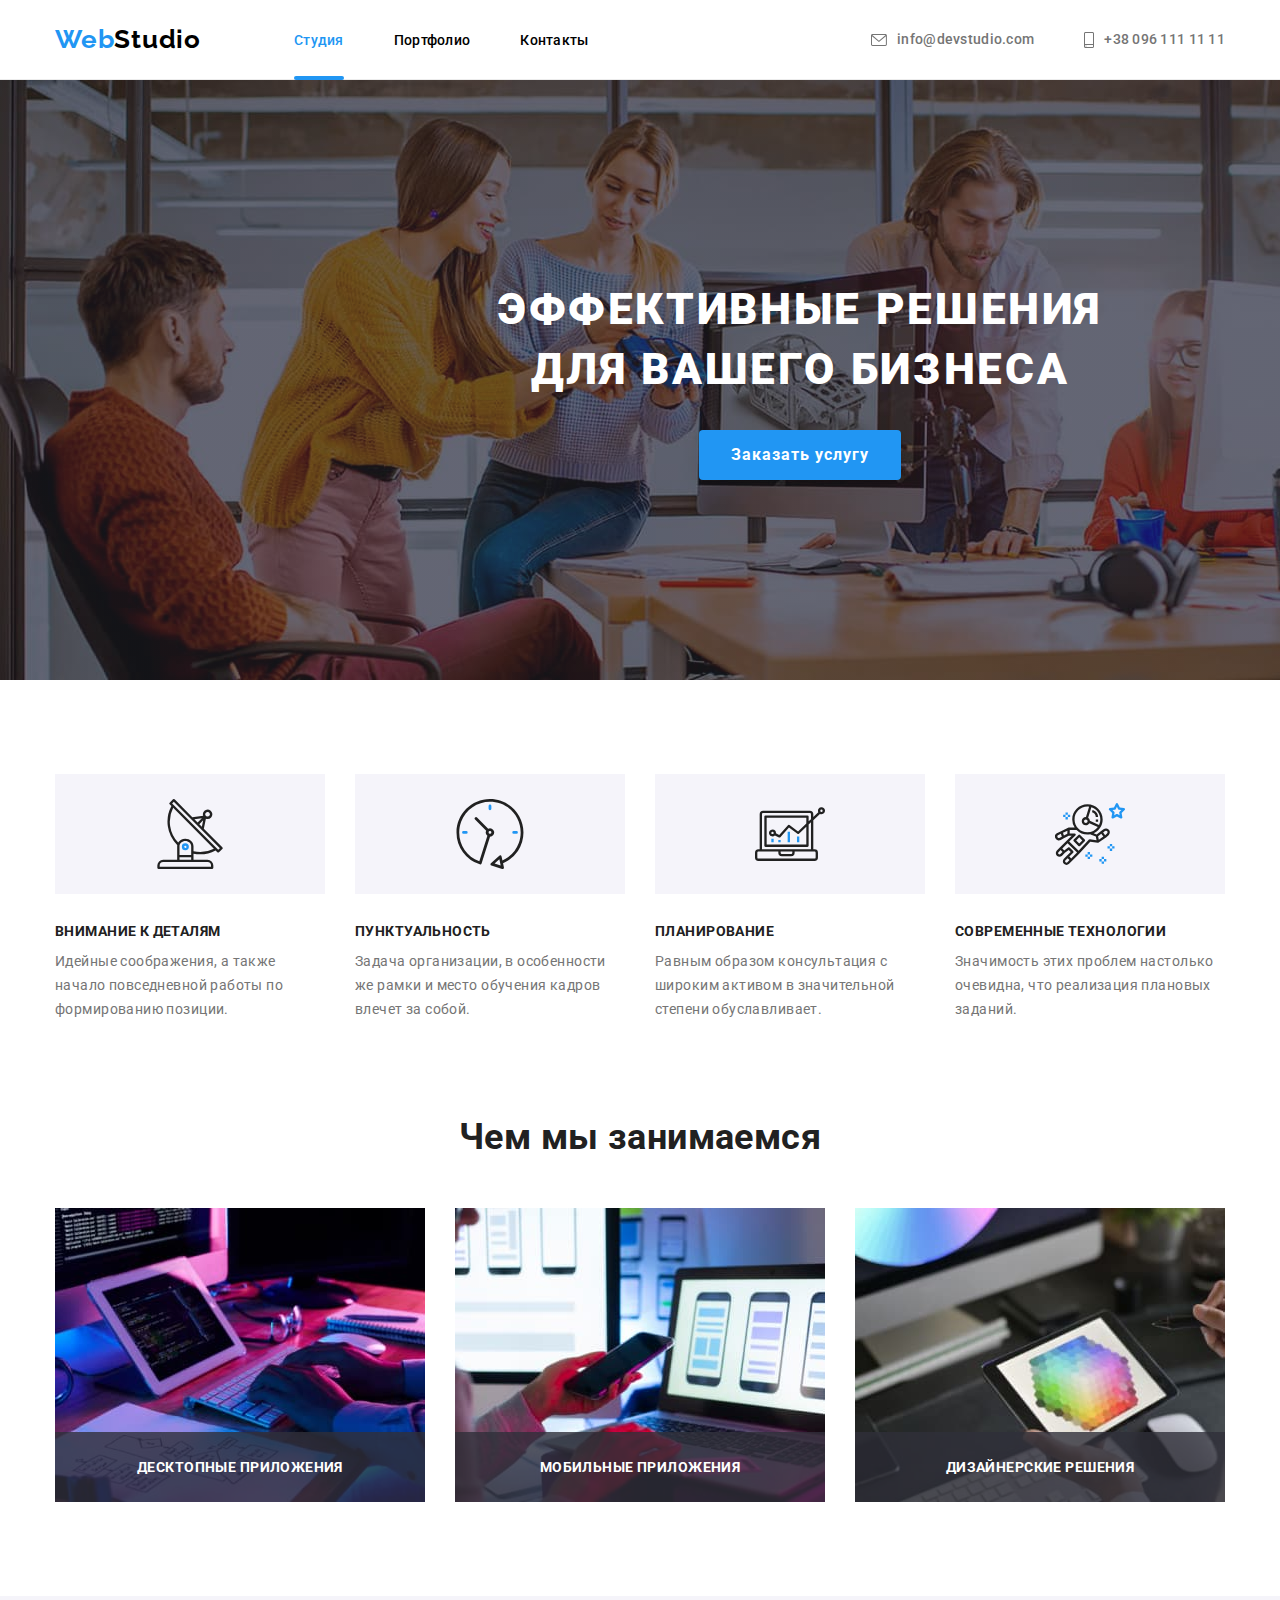
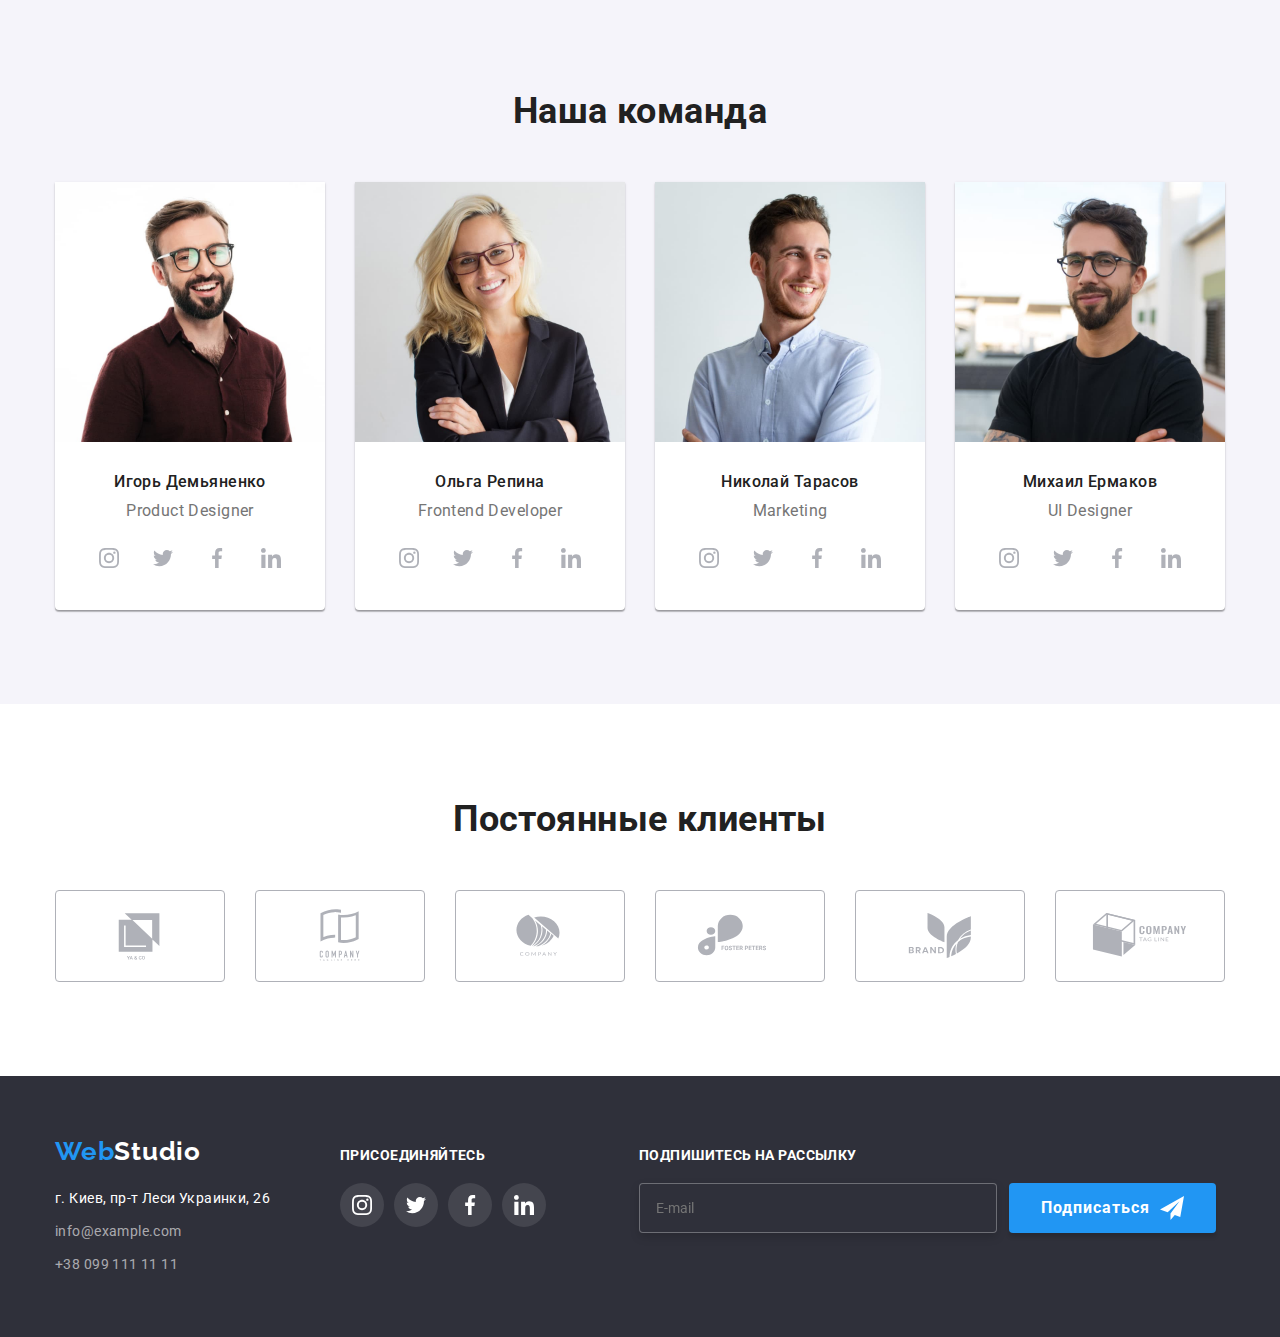
==== index.html @ c4ac99c6 "first version" ====
<!DOCTYPE html>
<html lang="ru">
<head>
    <meta charset="UTF-8">
    <meta http-equiv="X-UA-Compatible" content="IE=edge">
    <meta name="viewport" content="width=device-width, initial-scale=1.0">
    <title>Студия</title>
    <link rel="preconnect" href="https://fonts.googleapis.com">
    <link rel="preconnect" href="https://fonts.gstatic.com" crossorigin>
    <link href="https://fonts.googleapis.com/css2?family=Raleway:wght@700&family=Roboto:wght@400;500;700;900&display=swap" rel="stylesheet">
    <link rel="stylesheet" href="https://cdnjs.cloudflare.com/ajax/libs/modern-normalize/1.1.0/modern-normalize.min.css">
    <link rel="stylesheet" href="./css/styles.css">
</head>
<body>
    <header class="page-header">
        
       <div class="container header-container">
            <nav class="header-nav-container">
                    <a href="./index.html" lang="en" class="logo"><span class="span-logo">Web</span>Studio</a>
                    <ul class="nav-menu">
                            <li class="nav-menu-flex"><a href="./index.html" class="nav-item current">Студия</a></li>
                            <li class="nav-menu-flex"><a href="./portfolio.html" class="nav-item">Портфолио</a></li>
                            <li class="nav-menu-flex"><a href="" class="nav-item">Контакты</a></li>
                    </ul>
            </nav>
            <ul class="header-contacts">
            <li class="header-contacts-flex">
                
                <a href="mailto:info@devstudio.com" class="contacts"> 
                    <svg class="contacts-icon envelope">
                    <use href="./images/icons.svg#icon-envelope"></use>
                </svg>
                info@devstudio.com</a></li>
            <li class="header-contacts-flex">
                
                <a href="tel:+380961111111" class="contacts">
                    <svg class="contacts-icon smartfone">
                        <use href="./images/icons.svg#icon-smartphone"></use>
                    </svg>
                    +38 096 111 11 11</a></li>
            </ul>
       </div>

    </header>

    <main>
        <section class="hero">
            <div class="container">
                <h1 class="hero-title">Эффективные решения для вашего бизнеса</h1>
                <button data-modal-open type="button" class="hero-button" >Заказать услугу</button>
                <div data-modal class="backdrop is-hidden">
                    <div class="modal">
                        <button data-modal-close class="close-modal" >
                            <svg clas="close-modal-icon" width="14px" height="14px">
                                <use href="./images/icons.svg#icon-close-black"></use>
                            </svg>

                        </button>

                    </div>
                </div>
            </div>
        </section>

        <section class="section">
            <div class="container">
                <h2 class="visually-hidden">Наши преимущества</h2>
                <ul class="properties">
                    
                    <li class="properties-flex">
                        <div class="properties-image">
                            <svg width="70" height="70">
                                <use href="./images/icons.svg#icon-antenna-1" ></use>
                            </svg>
    
                        </div>
                        <h3 class="properties-title">Внимание к деталям</h3>
                        <p class="properties-description">Идейные соображения, а также начало повседневной работы по формированию позиции.
                        </p>
                    </li>
                    <li class="properties-flex">
                        <div class="properties-image">
                            <svg width="70" height="70">
                                <use href="./images/icons.svg#icon-clock-1"></use>
                            </svg>
    
                        </div>
                        <h3 class="properties-title">Пунктуальность</h3>
                        <p class="properties-description">Задача организации, в особенности же рамки и место обучения кадров влечет за
                            собой.</p>
                    </li>
                    <li class="properties-flex">
                        <div class="properties-image">
                            <svg width="70" height="70">
                                <use href="./images/icons.svg#icon-diagram-1"></use>
                            </svg>
    
                        </div>
                        <h3 class="properties-title">Планирование</h3>
                        <p class="properties-description">Равным образом консультация с широким активом в значительной степени
                            обуславливает.</p>
                    </li>
                    <li class="properties-flex">
                        <div class="properties-image">
                            <svg width="70" height="70">
                                <use href="./images/icons.svg#icon-astronaut-1"></use>
                            </svg>
    
                        </div>
                        <h3 class="properties-title">Современные технологии</h3>
                        <p class="properties-description">Значимость этих проблем настолько очевидна, что реализация плановых заданий.</p>
                    </li>
                </ul>
            </div>
        </section>

        <section class="section work">
            <div class="container">
                <h2 class="big-headers">Чем мы занимаемся</h2>
                <ul class="examples">
                    <li class="examples-flex">
                        <div class="examples-opacity">
                            <img src="./images/what_we_doing/computer-min.jpg" alt="Создание сайтов на компютер" width="370" height="294">
                            <p class="examples-descrirtion">десктопные приложения</p>
                        </div>
                    </li>
                        
                    <li class="examples-flex">
                        <div class="examples-opacity">
                            <img src="./images/what_we_doing/mobile-min.jpg" alt="Создание сайтов на сматфон" width="370" height="294">
                            <p class="examples-descrirtion">мобильные приложения</p>
                        </div>
                    </li>
                        
                    <li class="examples-flex">
                        <div class="examples-opacity">
                            <img src="./images/what_we_doing/tablet-min.jpg" alt="Создание сайтов на планшет" width="370" height="294">
                            <p class="examples-descrirtion">дизайнерские решения</p>
                        </div>
                    </li>
                        
                </ul>
            </div>
        </section>

        <section class="team section">
            <div class="container">
                <h2 class="big-headers">Наша команда</h2>
                <ul class="teammates">
                    <li class="teammates-item">                      
                        <img src="./images/our_team/demyanenko-min.jpg" alt="Игорь Демьяненко" width="270" height="260">
                        <div class="teammates-block">
                            <h3 class="teammates-name">Игорь Демьяненко</h3>
                            <p class="teammates-position">Product Designer</p>
                            <ul class="social-menu">
                                <li><a class="social-links" href="">
                                    <svg class="social-icons" width="20" height="20">
                                            <use href="./images/icons.svg#icon-instagram-2" ></use>
                                        </svg>
                                    </a>
                                </li>
                                <li><a class="social-links" href="">
                                    <svg class="social-icons" width="20" height="20">
                                            <use href="./images/icons.svg#icon-twitter-1"></use>
                                        </svg>
                                    </a>
                                </li>
                                <li><a class="social-links" href="">
                                    <svg class="social-icons" width="20" height="20">
                                            <use href="./images/icons.svg#icon-facebook-1"></use>
                                        </svg>
                                    </a>
                                </li>
                                <li><a class="social-links" href="">
                                    <svg class="social-icons" width="20" height="20">
                                            <use href="./images/icons.svg#icon-linkedin-1"></use>
                                        </svg>
                                    </a>
                                </li>
                            </ul>
            
                        </div>
                        
                    </li>
                    <li class="teammates-item">
                        <img src="./images/our_team/repina-min.jpg" alt="Ольга Репина" width="270" height="260">
                        <div class="teammates-block">
                            <h3 class="teammates-name">Ольга Репина</h3>
                            <p class="teammates-position">Frontend Developer</p>
                            <ul class="social-menu">
                                <li><a class="social-links" href="">
                                    <svg class="social-icons" width="20" height="20">
                                            <use href="./images/icons.svg#icon-instagram-2" ></use>
                                        </svg>
                                    </a>
                                </li>
                                <li><a class="social-links" href="">
                                    <svg class="social-icons" width="20" height="20">
                                            <use href="./images/icons.svg#icon-twitter-1"></use>
                                        </svg>
                                    </a>
                                </li>
                                <li><a class="social-links" href="">
                                    <svg class="social-icons" width="20" height="20">
                                            <use href="./images/icons.svg#icon-facebook-1"></use>
                                        </svg>
                                    </a>
                                </li>
                                <li><a class="social-links" href="">
                                    <svg class="social-icons" width="20" height="20">
                                            <use href="./images/icons.svg#icon-linkedin-1"></use>
                                        </svg>
                                    </a>
                                </li>
                            </ul>
                        </div>
                        
                    </li>
                    <li class="teammates-item">
                        <img src="./images/our_team/tarasov-min.jpg" alt="Николай Тарасов" width="270" height="260">
                        <div class="teammates-block">
                            <h3 class="teammates-name">Николай Тарасов</h3>
                            <p class="teammates-position">Marketing</p>
                            <ul class="social-menu">
                                <li><a class="social-links" href="">
                                    <svg class="social-icons" width="20" height="20">
                                            <use href="./images/icons.svg#icon-instagram-2" ></use>
                                        </svg>
                                    </a>
                                </li>
                                <li><a class="social-links" href="">
                                    <svg class="social-icons" width="20" height="20">
                                            <use href="./images/icons.svg#icon-twitter-1"></use>
                                        </svg>
                                    </a>
                                </li>
                                <li><a class="social-links" href="">
                                    <svg class="social-icons" width="20" height="20">
                                            <use href="./images/icons.svg#icon-facebook-1"></use>
                                        </svg>
                                    </a>
                                </li>
                                <li><a class="social-links" href="">
                                    <svg class="social-icons" width="20" height="20">
                                            <use href="./images/icons.svg#icon-linkedin-1"></use>
                                        </svg>
                                    </a>
                                </li>
                            </ul>
                        </div>
                       
                    </li>
                    <li class="teammates-item">
                        <img src="./images/our_team/ermakov-min.jpg" alt="Михаил Ермаков" width="270" height="260">
                        <div class="teammates-block">
                            <h3 class="teammates-name">Михаил Ермаков</h3>
                            <p class="teammates-position">UI Designer</p>
                            <ul class="social-menu">
                                <li><a class="social-links" href="">
                                    <svg class="social-icons" width="20" height="20">
                                            <use href="./images/icons.svg#icon-instagram-2" ></use>
                                        </svg>
                                    </a>
                                </li>
                                <li><a class="social-links" href="">
                                    <svg class="social-icons" width="20" height="20">
                                            <use href="./images/icons.svg#icon-twitter-1"></use>
                                        </svg>
                                    </a>
                                </li>
                                <li><a class="social-links" href="">
                                    <svg class="social-icons" width="20" height="20">
                                            <use href="./images/icons.svg#icon-facebook-1"></use>
                                        </svg>
                                    </a>
                                </li>
                                <li><a class="social-links" href="">
                                    <svg class="social-icons" width="20" height="20">
                                            <use href="./images/icons.svg#icon-linkedin-1"></use>
                                        </svg>
                                    </a>
                                </li>
                            </ul>
                        </div>
                        
                    </li>                    
                </ul>
            </div>
        </section>
        <section class="section clients">
            <div class="container">
                <h2 class="big-headers">Постоянные клиенты</h2>
                <ul class="clients-menu">
                    <li class="clients-item">
                        <a class="clients-link" href="">
                            <svg class="client-icon" width="106" height="60">
                                <use href="./images/icons.svg#icon-Logo-1"></use>
                            </svg>
                        </a>
                    </li>
                    <li class="clients-item">
                        <a class="clients-link" href="">
                            <svg class="client-icon" width="106" height="60">
                                <use href="./images/icons.svg#icon-Logo-2"></use>
                            </svg>
                        </a>
                    </li>
                    <li class="clients-item">
                        <a class="clients-link" href="">
                            <svg class="client-icon" width="106" height="60">
                                <use href="./images/icons.svg#icon-Logo-3"></use>
                            </svg>
                        </a>
                    </li>
                    <li class="clients-item">
                        <a class="clients-link" href="">
                            <svg class="client-icon" width="106" height="60">
                                <use href="./images/icons.svg#icon-Logo-4"></use>
                            </svg>
                        </a>
                    </li>
                    <li class="clients-item">
                        <a class="clients-link" href="">
                            <svg class="client-icon" width="106" height="60">
                                <use href="./images/icons.svg#icon-Logo-5"></use>
                            </svg>
                        </a>
                    </li>
                    <li class="clients-item">
                        <a class="clients-link" href="">
                            <svg class="client-icon" width="106" height="60">
                                <use href="./images/icons.svg#icon-Logo-6"></use>
                            </svg>
                        </a>
                    </li>
                </ul>
            </div>
        </section>
    </main>
    <footer>
        <div class="container footer-flex">
            <div>
                <a href="./index.html" lang="en" class="logo-footer"><span class="span-logo">Web</span>Studio</a>
                <address>
                    <ul class="footer-list">
                        <li class="footer-list-item"><a href="https://goo.gl/maps/t2Xy4N2QzywCHtQn9" target="_blank" rel="noopener noreferrer" class="map">г. Киев, пр-т Леси Украинки, 26</a></li>
                        <li class="footer-list-item"><a href="mailto:info@example.com" class="contacts-footer">info@example.com</a></li>
                        <li class="footer-list-item"><a href="tel:+380991111111" class="contacts-footer">+38 099 111 11 11</a></li>
                    </ul>
                </address>
            </div>
            <div class="social-block">
                <p class="social-header-footer">присоединяйтесь</p>
                <ul class="social-menu">
                    <li><a class="social-links" href="">
                        <svg class="social-icons" width="20" height="20">
                                <use href="./images/icons.svg#icon-instagram-2" ></use>
                            </svg>
                        </a>
                    </li>
                    <li><a class="social-links" href="">
                        <svg class="social-icons" width="20" height="20">
                                <use href="./images/icons.svg#icon-twitter-1"></use>
                            </svg>
                        </a>
                    </li>
                    <li><a class="social-links" href="">
                        <svg class="social-icons" width="20" height="20">
                                <use href="./images/icons.svg#icon-facebook-1"></use>
                            </svg>
                        </a>
                    </li>
                    <li><a class="social-links" href="">
                        <svg class="social-icons" width="20" height="20">
                                <use href="./images/icons.svg#icon-linkedin-1"></use>
                            </svg>
                        </a>
                    </li>
                </ul>
            </div>
            <div class="sign-up">
                <p class="social-header-footer">Подпишитесь на рассылку</p>
                <div class="form-block">
                    <form action="">
                        <input class="sign-up-input" type="email" placeholder="E-mail">
    
                    </form>
                    <button type="button" class="hero-button sign-up-button">
                        <span>Подписаться</span>
                        <svg class="sign-up-icon">
                            <use href="./images/icons.svg#icon-send"></use>
                    </button>
                </div>
            </div>
        </div>
    </footer>

    
    <script src="./js/modal.js"></script>
</body>




</html>
---- css/styles.css ----
:root
{
   --body-color:#757575;
   --span-logo: #2196F3;
   --h-color:#000000;
   --titles-color:#212121;
   --title-hero:#FFFFFF;
   --logo-footer:#ffffff;
   --map-color:#ffffff;

   --background-body:#ffffff;
   --background-button: #F5F4FA;
   --background-focus-button: #2196F3;
   --background-hero:#2F303A;
   --background-hero-focus:#188CE8;
   --background-teammates:#F5F4FA;
   --background-teammates-item:#FFFFFF;
   --background-titles-item:#FFFFFF;
   --background-footer:#2F303A;

   --hover-links:#ffffff;
   --hover-links-background:#2196F3;

   --clients-color:#AFB1B8;
}



 .visually-hidden {
   position: absolute;
   width: 1px;
   height: 1px;
   margin: -1px;
   border: 0;
   padding: 0;
   
   white-space: nowrap;
   clip-path: inset(100%);
   clip: rect(0 0 0 0);
   overflow: hidden;
 }

 h1,h2,h3,h4 , p {
   margin: 0;
 }



 
 ul
 {
   list-style: none;
   margin-top: 0;
   margin-bottom: 0;
   padding-left: 0;
   padding-right: 0;
 }

 a
   {
      text-decoration: none;
      color: inherit;
   }

   .container{
      width: 1200px;
      padding-left: 15px;
      padding-right: 15px;
      margin-left: auto;
      margin-right: auto;
   }

   img {
      display: block;
   }

/* ___________________________________________Header */

.page-header{
   height: 80px;
   border-bottom: 1px solid #ECECEC;;

}
.header-container{
   display: flex;
   align-items: center;
   
}

.header-nav-container{
   display: flex;
   align-items: center;
}
.header-contacts {
   display: flex;
   align-items: center;
   margin-left: auto;
}



 .logo
 {
    color: #000000;
  
    font-family: 'Raleway', sans-serif;
    font-weight: 700;
    font-size: 26px;
    line-height: 1.19;
    letter-spacing: 0.03em;

    padding-top: 24px;
    padding-bottom: 25px;

 }

 .span-logo
 {
    color: var(--span-logo);
 }

 .nav-menu
 {
    color: var(--h-color);
    
    /* font-style: normal;
    font-weight: 500;
    font-size: 14px;
    line-height: 1.14;
    letter-spacing: 0.02em; */

    display: flex;
    align-items: center;

    margin-left: 93px;

 }

 

 .nav-menu-flex {
   margin-left: 50px;
   
 }

 .nav-menu-flex:first-child
 {
   margin-left: 0;
 }

 .nav-item {
   padding-top: 32px;
   padding-bottom: 32px;

   font-style: normal;
    font-weight: 500;
    font-size: 14px;
    line-height: 1.14;
    letter-spacing: 0.02em;

   transition: color 250ms cubic-bezier(0.4, 0, 0.2, 1);
 }


 .nav-item:hover,
 .nav-item:focus,
 .contacts:hover,
 .contacts:focus
 {
   color: var(--background-focus-button);
 } 
 
.current
 {
   color: var(--background-focus-button);
   position: relative;
 }
 
 .nav-menu .nav-item.current::after {
   content: "";

   position:absolute;
   bottom: 0;
   left: 0;
   
   display: block;
   width: 100%;
   height: 4px;
   border-radius: 2px;

   background-color: var(--background-focus-button);

 }
 


 .header-contacts-flex{
   display: inline-flex;
   align-items: center;
   cursor:pointer;
 }

 .header-contacts-flex:last-child {
 margin-left: 50px;
 }

 .contacts
 {
   display: flex;
   align-items: center;

   font-weight: 500;
   font-size: 14px;
   line-height: 1.14;
   letter-spacing: 0.02em;
   padding-top: 32px;
   padding-bottom: 32px;

   transition: color 250ms cubic-bezier(0.4, 0, 0.2, 1);
  
 }

 .contacts-icon {
   margin-right: 10px;
   fill: currentColor;
 }

 .envelope{
   width: 16px;
   height: 12px;

 }
 .smartfone{
   width: 10px;
   height: 16px;
   
 }




 /*___________________________________________body*/

body 
{
    font-family: 'Roboto', sans-serif;  
    color:var(--body-color);
    background-color: var(--background-body);
    font-size: 14px;
    letter-spacing: 0.03em;
    
}

.hero
{
   background: var(--background-hero);
   background-image: linear-gradient(rgba(47, 48, 58, 0.4),rgba(47, 48, 58, 0.4)), url(../images/hero/Img-min.jpg);
   background-repeat: no-repeat;
   background-size: cover;
   margin-left: auto;
   margin-right: auto;
   width: 1600px;
   height: 600px;
   padding-top: 200px;
   padding-bottom: 200px;
}

.hero-title
{
   
   font-weight: 900;
   font-size: 44px;
   line-height: 1.36;
   letter-spacing: 0.06em;
   text-transform: uppercase;

   color: var(--title-hero);

   width: 696px;
   margin-left: auto;
   margin-right: auto;
   text-align: center;
  

}

.hero-button
{
   font-family: inherit;
   font-weight: 700;
   font-size: 16px;
   line-height: 1.88;
   display: block;
   
   text-align: center;
   letter-spacing: 0.06em;

   color: var(--title-hero);
   background: var(--background-focus-button);
   box-shadow: 0px 4px 4px rgba(0, 0, 0, 0.15);
   border-radius: 4px;
   border: none;

   cursor:pointer;

   margin-left: auto;
   margin-right: auto;
   margin-top: 30px;
   padding-top: 10px;
   padding-bottom: 10px;
   padding-left: 32px;
   padding-right: 32px;

   transition: background 250ms cubic-bezier(0.4, 0, 0.2, 1);
   
}
.hero-button:focus ,
.hero-button:hover
{
   background: var(--background-hero-focus);
}

 .backdrop{
   position: fixed;
   top:0;
   left: 0;
   width: 100%;
   height: 100%;
   background: rgba(0, 0, 0, 0.2);

   padding: 15px 15px;

   opacity: 1;
   visibility:visible;

   transition: opacity 250ms cubic-bezier(0.4, 0, 0.2, 1) ,  visibility 250ms cubic-bezier(0.4, 0, 0.2, 1); 
   perspective:600px;
   
 }

 .backdrop.is-hidden .modal{
   transform:perspective(600px) translate(-50% , -50%) rotateX(45deg) scale(0.5);
   

 }
 .backdrop.is-hidden{
   opacity: 0;
   pointer-events: none; 
   visibility: hidden;
 }
 .modal{
   position: absolute;
   top: 50%;
   left: 50%;
   width: 528px;
   height: 581px;
   transform:perspective(600px) translate(-50%,-50%) rotateX(0deg) scale(1);

   background-color: var(--background-body);

   transition: transform 250ms cubic-bezier(0.4, 0, 0.2, 1) ;
 }

 
 .close-modal{
   width: 30px;
   height: 30px;
   position: absolute;
   top: 8px;
   right: 8px;

   display:flex;
   justify-content: center;
   align-items: center;

   border-radius: 50%;
   background-color: inherit;
   border: 1px solid rgba(0, 0, 0, 0.1);
   cursor: pointer;
 }
 .close-modal-icon{
   color: #000000;

 }
.section
{
   padding: 94px 0;
}
.properties{
   display: flex;
   
   gap: 30px;
}

.properties-flex {
   flex-basis: calc((100% - 90px) / 4);
}


.properties-title
{
   
   font-weight: 700;
   font-size: 14px;
   line-height: 1.14;
   
   text-transform: uppercase;

   color: var(--titles-color);

   margin-top: 30px;
}

.properties-description
{
  
   font-weight: 400;
   font-size: 14px;
   line-height: 1.71;

   margin-top: 10px;
   
   
   
}

.properties-image{
   background-color: var(--background-button);
   width: 270px;
   height: 120px;
   /* padding:25px 100px; */
   display: flex;
   justify-content: center;
   align-items: center;
 
}






.button
{
   cursor:pointer;

   font-family: inherit;
   font-weight: 500;
   font-size: 16px;
   line-height: 1.63;
   letter-spacing: 0.03em;
   background: var(--background-button);
   color: #212121;
   
   border: none;
}

.work {
   padding-top: 0;
}

.big-headers
{
   
   font-weight: 700;
   font-size: 36px;
   line-height: 1.17;
   text-align: center;

   color: var(--titles-color);

   margin-bottom: 50px;
}

.examples{
   display: flex;
   gap: 30px;
   
   
}
.examples-flex{
   flex-basis: calc((100% - 60px) / 3);
}

.examples-opacity{
   position: relative;
   
}

.examples-descrirtion{
   position: absolute;
   bottom: 0;
   left: 0;

   display: flex;
   align-items: center;
   justify-content: center;

   width: 100%;
   height: 70px;
  

   font-weight: 700;
   
   text-transform: uppercase;

   color: var(--title-hero);
   background-color: rgba(47, 48, 58, 0.8);

}

.team
{
   background: var(--background-teammates);
}


.teammates{
   display: flex;
   gap:30px;

}

.teammates-item
{

   background: var(--background-teammates-item);
   box-shadow: 0px 1px 3px rgba(0, 0, 0, 0.12), 0px 1px 1px rgba(0, 0, 0, 0.14), 0px 2px 1px rgba(0, 0, 0, 0.2);
border-radius: 0px 0px 4px 4px;
   flex-basis: calc((100% - 90px) / 4)
}

.teammates-block{
   padding-top: 30px;
   padding-bottom: 30px;
}
.teammates-name
{
   
   font-weight: 500;
   font-size: 16px;
   line-height: 1.19;
   text-align: center;

   color: var(--titles-color);
}

.teammates-position
{
   
   font-weight: 400;
   font-size: 16px;
   line-height: 1.19;
   text-align: center;
   margin-top: 10px;
}






 
.clients-header{
   font-weight: 700;
   font-size: 36px;
   line-height: 42px;
   text-align: center;
   letter-spacing: 0.03em;
   }
   
.clients-menu {
   display: flex;
   justify-content: center;
   align-items: center;
   gap:30px
}

.clients-link {
   width: 170px;
   height: 92px;
   

   display:flex;
   justify-content: center;
   align-items: center;

   color: var(--clients-color);
   border: 1px solid #AFB1B8;
   border-radius: 4px;

   transition: 
   color 250ms cubic-bezier(0.4, 0, 0.2, 1) , 
   border-color 250ms cubic-bezier(0.4, 0, 0.2, 1);
   }

   .client-icon{
      fill:currentColor;
      
   }
   

   .clients-link:hover , 
   .clients-link:focus {
      color:var(--hover-links-background);
      border-color: var(--hover-links-background);
   }

 

 /* _______________________Portfolio */
 .example-button{
   padding: 6px 22px;
   background: var(--background-button);
   border-radius: 4px;
   transition: 
   color 250ms cubic-bezier(0.4, 0, 0.2, 1), 
   background-color 250ms cubic-bezier(0.4, 0, 0.2, 1), 
   box-shadow 250ms cubic-bezier(0.4, 0, 0.2, 1);
   }

   .example-button:hover ,
   .example-button:focus
{
   color: var(--background-titles-item);
   background-color: var(--background-focus-button);
   box-shadow: 0px 4px 4px rgba(0, 0, 0, 0.25);
}


 .example-menu{
   display: flex;
   justify-content: center;
   gap: 8px;

}
.titles-menu{
   display: flex;
   flex-wrap: wrap;
   gap: 30px;

   margin-top: 50px;
}

.titles-item
 {
   
   flex-basis: calc((100% - 60px) /3 ) ;
   
 }

 .titles-link{
   display: block;
   background: var(--background-titles-item);
   cursor: pointer;
   transition: box-shadow 250ms cubic-bezier(0.4, 0, 0.2, 1);
 }
 .titles-link:hover ,
 .titles-link:focus {

   box-shadow: 0px 1px 1px rgba(0, 0, 0, 0.12), 0px 4px 4px rgba(0, 0, 0, 0.06), 1px 4px 6px rgba(0, 0, 0, 0.16);

 }

 .titles-overlay{
   position: relative;
   overflow: hidden;
   transition: transform 500ms cubic-bezier(0.4, 0, 0.2, 1);

 }

 .titles-overlay-curtain{
   position: absolute;
   bottom: 0;
   left: 0;

   width: 370px;
   height: 294px;
   display: flex;
   align-items:center;
   padding: 24px 24px;

   background-color: rgba(33, 150, 243, 0.9);

   transform: translate(0 , 100%);
   transition: transform 250ms cubic-bezier(0.4, 0, 0.2, 1);

 }

 .titles-link:hover .titles-overlay-curtain,
 .titles-link:focus .titles-overlay-curtain {
    transform: translate(0, 0);
 }

 .titles-overlay-description{
   
   font-weight: 400;
   font-size: 18px;
   line-height: 28px;
   letter-spacing: 0.03em;
   color: var(--title-hero);

 }

 .titles-item .titles
 {
   
   font-weight: 700;
   font-size: 18px;
   line-height: 2;
   letter-spacing: 0.06em;
   
   color: var(--titles-color);


  
 }


 ul .titles-description
 {
  
   font-weight: 400;
   font-size: 16px;
   line-height: 1.88;

   margin-top: 4px;
   
 }

 .titles-border
 {
   border: 1px solid #EEEEEE;
   border-top: none;
   padding: 20px 24px;
 }


 .social-menu{
   display:flex;
   justify-content: center;
   gap: 10px;

   margin-top: 16px;
  
 }


.social-links 
{
   display:flex;
   justify-content: center;
   align-items: center;
   width: 44px;
   height: 44px;
   border-radius: 50%;
   color:var(--clients-color) ;
   background-color: var(--background-body);
   transition: 
   color 250ms cubic-bezier(0.4, 0, 0.2, 1),
   background-color 250ms cubic-bezier(0.4, 0, 0.2, 1);
}
.social-icons{
   fill: currentColor;
 }

.social-links:focus , 
.social-links:hover {
   
   color: var(--hover-links);
   background-color:var(--hover-links-background);
}
 /* _____________________________________footer */

 footer
 {
   background: var(--background-footer);
   padding: 60px 0;

 }

 address
 {
   font-style: normal;
 }

 .logo-footer
 {
   display: block;
    font-family: 'Raleway', sans-serif;
    font-weight: 700;
    font-size: 26px;
    line-height: 1.19;
    letter-spacing: 0.03em;

    color: var(--logo-footer);

    margin-bottom: 20px;
 }

 .map
 {
   color: var(--logo-footer);
   font-weight: 400;
   font-size: 14px;
   line-height: 1.71;
   letter-spacing: 0.03em;

   transition: color 250ms cubic-bezier(0.4, 0, 0.2, 1);

 }

 
 
.footer-list-item:not(:first-child)
{
   margin-top: 9px;
}

 .contacts-footer
 {
   
   font-weight: 400;
   font-size: 14px;
   line-height: 1.71;
   letter-spacing: 0.03em;

   color: rgba(255, 255, 255, 0.6);

   transition: color 250ms cubic-bezier(0.4, 0, 0.2, 1);
 }
 
 .contacts-footer:hover,
 .contacts-footer:focus,
 .map:hover,
 .map:focus
 {
   color: var(--background-focus-button);
 } 

 .footer-flex {
   display: flex;
   align-items: baseline;
 }
 .social-block{
   
   margin-left: 70px;
 }

 .social-header-footer{
   font-weight: 700;
   font-size: 14px;
   line-height: 16px;
   letter-spacing: 0.03em;
   text-transform: uppercase;

   color: var(--title-hero);
}

footer .social-links{
   color: #FFFFFF;
   background: rgba(255, 255, 255, 0.1);
}

footer .social-menu{
   margin-top: 20px;
}

.form-block{
display: flex;
align-items: center;
justify-content: center;
}

.sign-up{
   margin-left: 93px;
}

.form-block{
   margin-top: 20px;
}

.sign-up-icon{
   width: 24px;
   height: 24px;
   margin-left: 10px;

   fill: currentColor;
}

.sign-up-input{
  
   width: 358px;
   height: 50px;
   padding: 15px 0px 15px 16px;

   background: var(--background-footer);
   border: 1px solid rgba(255, 255, 255, 0.3);
   filter: drop-shadow(0px 4px 4px rgba(0, 0, 0, 0.15));
   border-radius: 4px;
   
}

.sign-up-button{
   display: flex;
   align-items: center;
   justify-content: center;

   margin-top: 0;
   margin-left: 12px;
}
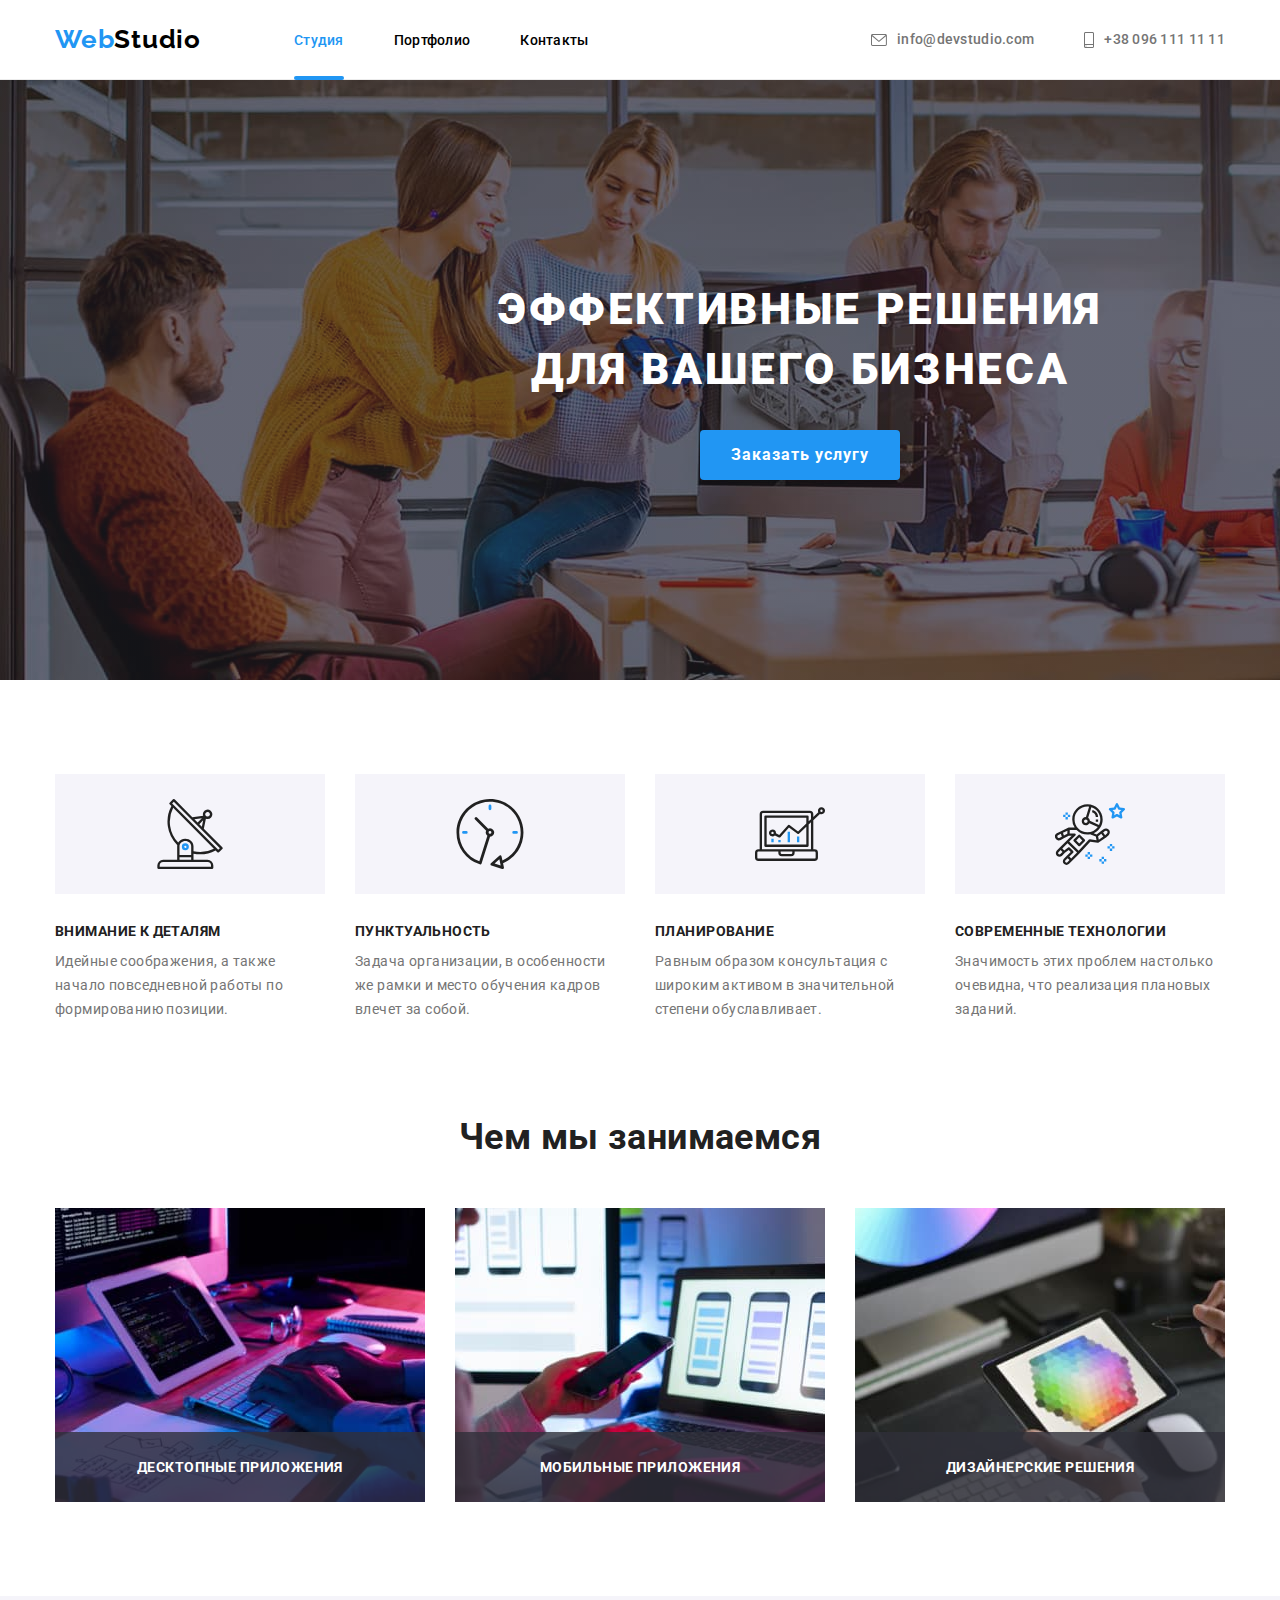
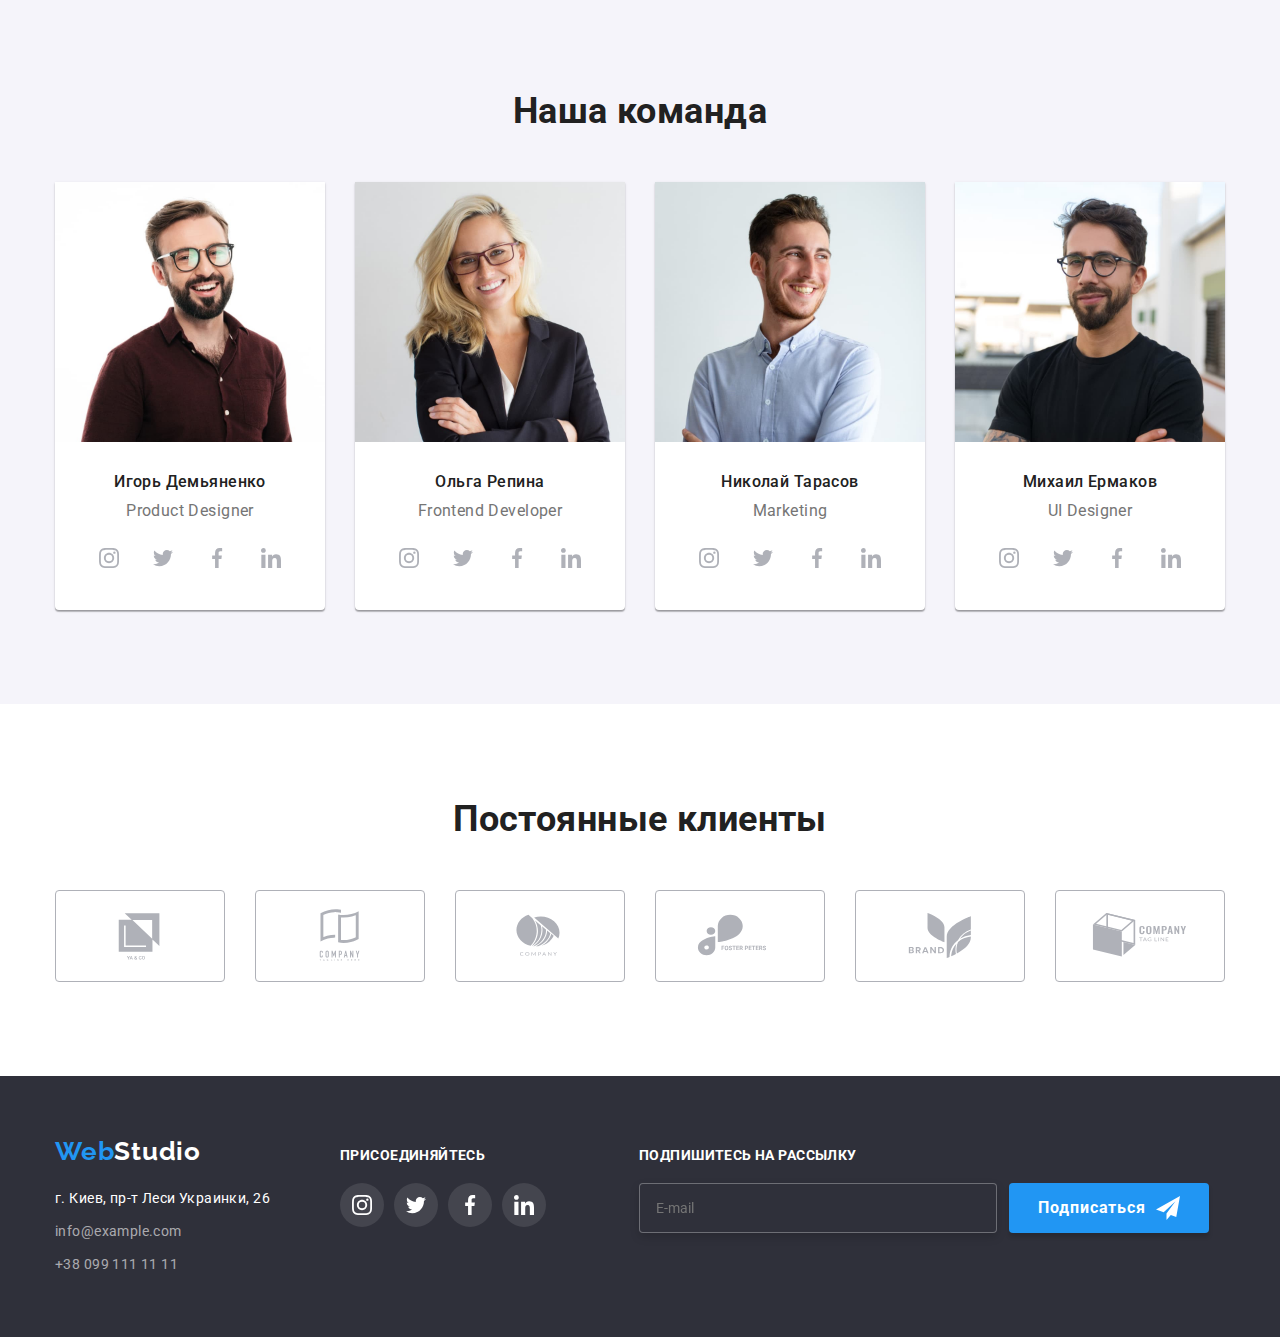
==== commit 903d1d48: "add modal-form" ====
--- a/index.html
+++ b/index.html
@@ -54,8 +54,49 @@
                             <svg clas="close-modal-icon" width="14px" height="14px">
                                 <use href="./images/icons.svg#icon-close-black"></use>
                             </svg>
-
                         </button>
+                        <p class="modal-description">Оставьте свои данные, мы вам перезвоним</p>
+                        <form class="modal-form">
+                            <label for="client_name">
+                                Имя
+                            </label>
+                            <div class="modal-form-field">
+                                <input type="name" id="client_name">
+                                <svg class="modal-form-icon" width="18px" height="18px">
+                                    <use href="./images/icons.svg#icon-person"></use>
+                            </div>
+                        
+                            <label for="client_tel">
+                                Телефон
+                            </label>
+                            <div class="modal-form-field">
+                                <input type="tel" id="client_tel">
+                                <svg class="modal-form-icon" width="18px" height="18px">
+                                    <use href="./images/icons.svg#icon-phone"></use>
+                            </div>
+                            
+                            <label for="client_mail">
+                                Почта
+                            </label>
+                             <div class="modal-form-field">
+                                <input type="mail" id="client_mail">
+                                <svg class="modal-form-icon" width="18px" height="18px">
+                                        <use href="./images/icons.svg#icon-email"></use>
+                                
+                            </div>
+                            
+                            <label for="comment-area">
+                                Комментарий
+                            </label>
+                            <textarea name="" id="" class="comment-area" placeholder="Введите текст"></textarea>
+                            <label>
+                                <input type="checkbox" name="hobby" value="music"/>
+                                Соглашаюсь с рассылкой и принимаю <a href="" class="modal-check-decoration">Условия договора</a>
+                            </label>
+                            <button type="button" class="hero-button modal-button">
+                                <span>Отправить</span>
+                            </button>
+                        </form>
 
                     </div>
                 </div>
--- a/css/styles.css
+++ b/css/styles.css
@@ -286,6 +286,16 @@
 
 .hero-button
 {
+   margin-left: auto;
+   margin-right: auto;
+   margin-top: 30px;
+   padding-top: 10px;
+   padding-bottom: 10px;
+
+
+   width: 200px;
+   height: 50px;
+
    font-family: inherit;
    font-weight: 700;
    font-size: 16px;
@@ -303,17 +313,12 @@
 
    cursor:pointer;
 
-   margin-left: auto;
-   margin-right: auto;
-   margin-top: 30px;
-   padding-top: 10px;
-   padding-bottom: 10px;
-   padding-left: 32px;
-   padding-right: 32px;
+  
 
    transition: background 250ms cubic-bezier(0.4, 0, 0.2, 1);
    
 }
+
 .hero-button:focus ,
 .hero-button:hover
 {
@@ -340,6 +345,8 @@
 
  .backdrop.is-hidden .modal{
    transform:perspective(600px) translate(-50% , -50%) rotateX(45deg) scale(0.5);
+
+   
    
 
  }
@@ -354,10 +361,13 @@
    left: 50%;
    width: 528px;
    height: 581px;
+
+   box-shadow: 0px 1px 3px rgba(0, 0, 0, 0.12), 0px 1px 1px rgba(0, 0, 0, 0.14), 0px 2px 1px rgba(0, 0, 0, 0.2);
+   border-radius: 4px;
+
+   background-color: var(--background-body);
+
    transform:perspective(600px) translate(-50%,-50%) rotateX(0deg) scale(1);
-
-   background-color: var(--background-body);
-
    transition: transform 250ms cubic-bezier(0.4, 0, 0.2, 1) ;
  }
 
@@ -382,6 +392,93 @@
    color: #000000;
 
  }
+.modal-description{
+   margin: 40px 40px 0 40px;
+   display: block;
+   font-weight: 700;
+   font-size: 20px;
+   line-height: 23px;
+   text-align: center;
+   letter-spacing: 0.03em;
+
+   color: #212121;
+}
+ .modal-form{
+   margin-top: 12px;
+   display: flex;
+   flex-direction: column;
+   align-content: center;
+ }
+ .modal-form>label {
+   margin-bottom: 4px;
+   margin-left: 40px;
+   margin-right: 40px;
+   color: var(--body-color);
+
+   font-weight: 400;
+   font-size: 12px;
+   line-height: 14px;
+   letter-spacing: 0.01em;
+ }
+   
+ .modal-form>label:last-of-type{
+   margin-bottom: 30px;
+
+   font-weight: 400;
+   font-size: 14px;
+   line-height: 1.71;
+   letter-spacing: 0.03em;
+ }
+ 
+ .modal-form-field{
+   position: relative;
+   margin-left: 40px;
+   margin-right: 40px;
+   margin-bottom: 10px;
+ }
+
+ .modal-form-icon{
+   position: absolute;
+   top: 12px;
+   left: 11px;
+
+   fill: var(--titles-color);
+ }
+
+ .modal-form-field>input{
+   padding: 12px 0 12px 42px;
+   width: 448px;
+   height: 40px;
+
+   border: 1px solid rgba(33, 33, 33, 0.2);
+   border-radius: 4px;
+ }
+ .modal-form>textarea{
+   margin-left: 40px;
+   margin-right: 40px;
+   margin-bottom: 20px;
+   padding: 12px 16px;
+ }
+ 
+ .modal-button{
+   margin-top: 0px ;
+ }
+
+ .comment-area{
+   display: block;
+   width: 448px;
+   height: 120px;
+   resize: none;
+
+   border: 1px solid rgba(33, 33, 33, 0.2);
+   border-radius: 4px;  
+ }
+
+ .modal-check-decoration{
+   color: #2196F3;
+   text-decoration-line: underline;
+ }
+
 .section
 {
    padding: 94px 0;
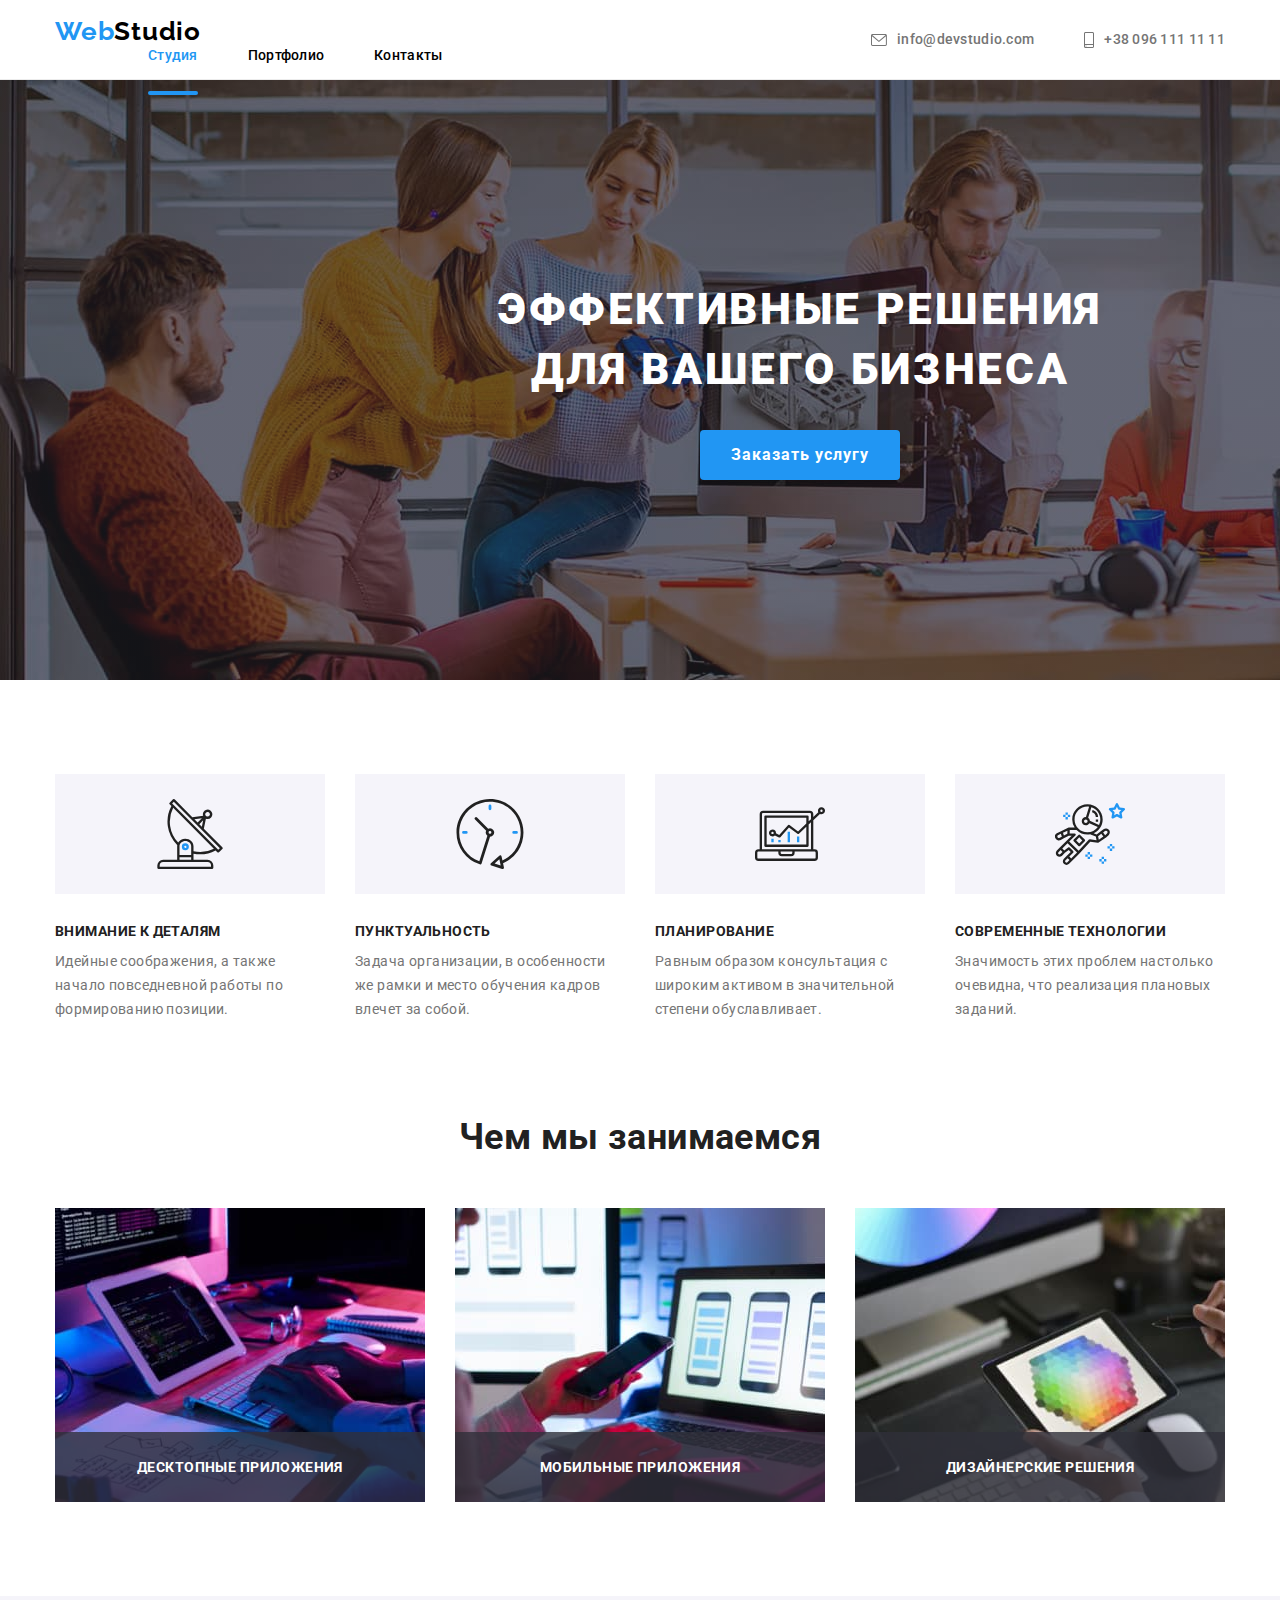
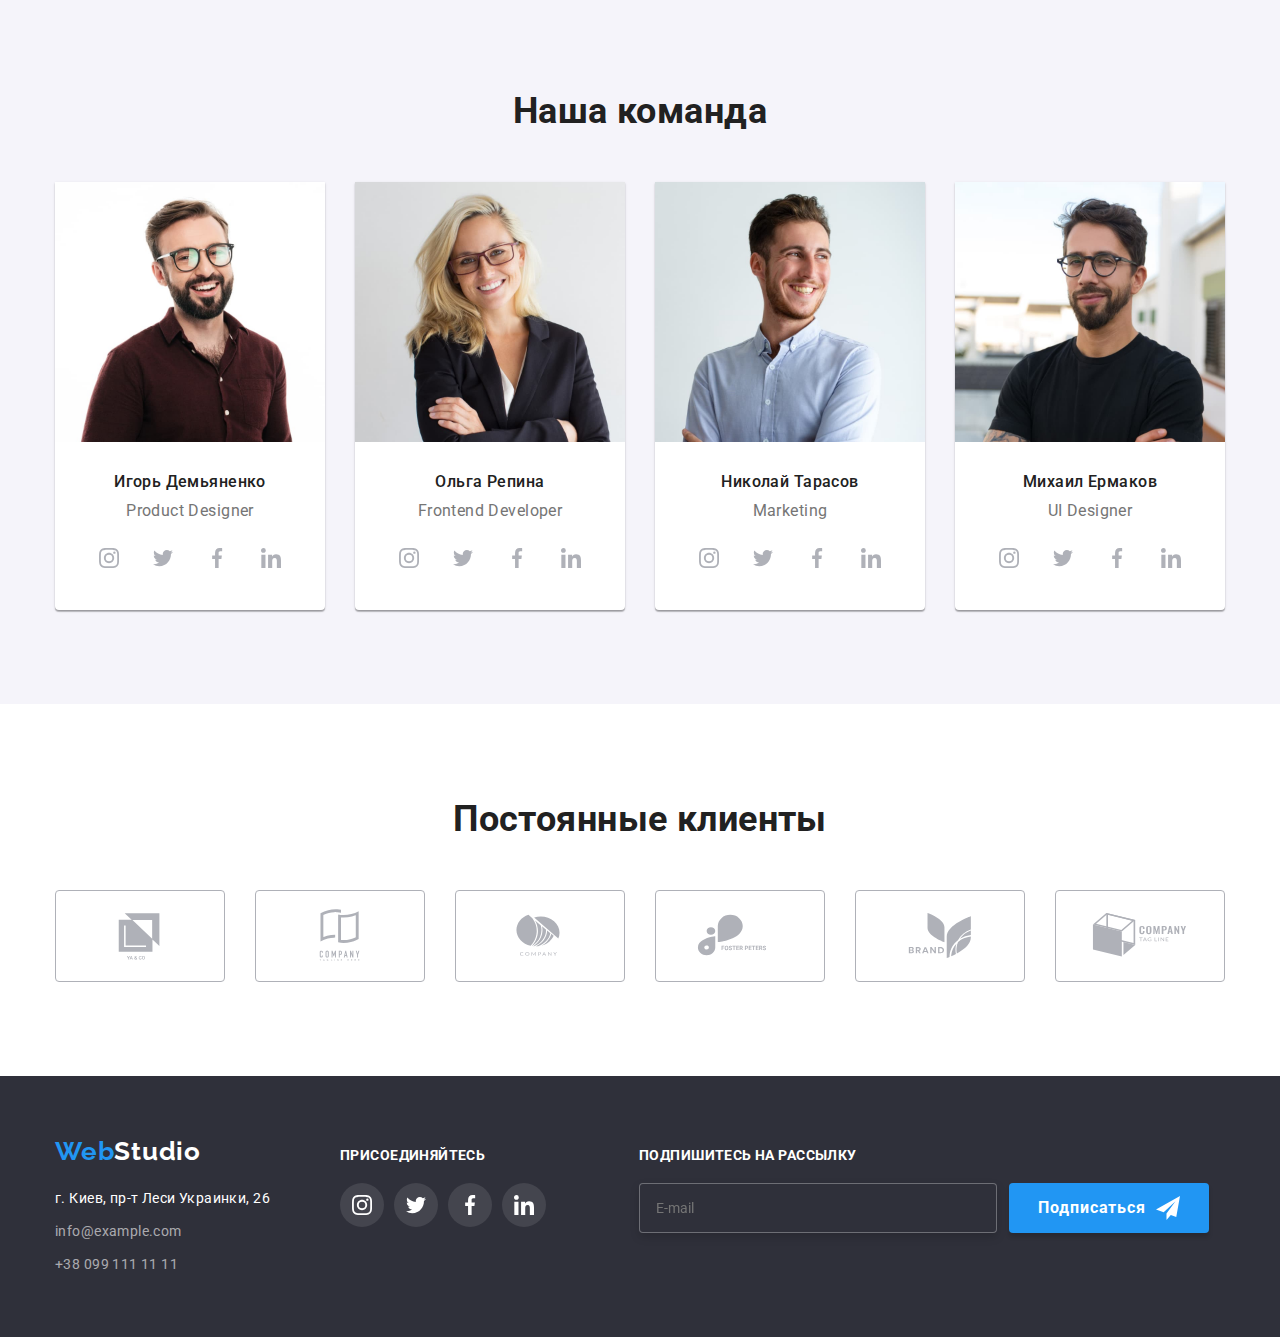
==== commit ce764cb9: "ready for check" ====
--- a/index.html
+++ b/index.html
@@ -61,7 +61,7 @@
                                 Имя
                             </label>
                             <div class="modal-form-field">
-                                <input type="name" id="client_name">
+                                <input class="form-input" type="name" id="client_name" name="client-name">
                                 <svg class="modal-form-icon" width="18px" height="18px">
                                     <use href="./images/icons.svg#icon-person"></use>
                             </div>
@@ -71,7 +71,7 @@
                             </label>
                             <div class="modal-form-field">
                                 <input type="tel" id="client_tel">
-                                <svg class="modal-form-icon" width="18px" height="18px">
+                                <svg class="modal-form-icon" width="18px" height="18px" name="client-tel">
                                     <use href="./images/icons.svg#icon-phone"></use>
                             </div>
                             
@@ -79,7 +79,7 @@
                                 Почта
                             </label>
                              <div class="modal-form-field">
-                                <input type="mail" id="client_mail">
+                                <input type="mail" id="client_mail" name="client-mail">
                                 <svg class="modal-form-icon" width="18px" height="18px">
                                         <use href="./images/icons.svg#icon-email"></use>
                                 
@@ -88,14 +88,21 @@
                             <label for="comment-area">
                                 Комментарий
                             </label>
-                            <textarea name="" id="" class="comment-area" placeholder="Введите текст"></textarea>
-                            <label>
-                                <input type="checkbox" name="hobby" value="music"/>
-                                Соглашаюсь с рассылкой и принимаю <a href="" class="modal-check-decoration">Условия договора</a>
-                            </label>
-                            <button type="button" class="hero-button modal-button">
+                            <textarea name="" id="comment-area" class="comment-area" placeholder="Введите текст"></textarea>
+                                
+                            <div class="modal-form-chekbox">
+                                <label>
+                                    <input class="checkbox" type="checkbox" name="contract" value="contract">
+                                    <span class="check-icon"></span>
+                                    Соглашаюсь с рассылкой и принимаю
+                                </label>
+                                <a href="" class="modal-check-decoration">Условия договора</a>
+                            </div>
+                    
+                            <button type="submit" class="hero-button modal-button">
                                 <span>Отправить</span>
                             </button>
+                    </div>
                         </form>
 
                     </div>
--- a/css/styles.css
+++ b/css/styles.css
@@ -87,7 +87,7 @@
    
 }
 
-.header-nav-container{
+.header-nav-container{иу
    display: flex;
    align-items: center;
 }
@@ -369,6 +369,8 @@
 
    transform:perspective(600px) translate(-50%,-50%) rotateX(0deg) scale(1);
    transition: transform 250ms cubic-bezier(0.4, 0, 0.2, 1) ;
+
+   z-index: 2;
  }
 
  
@@ -387,11 +389,24 @@
    background-color: inherit;
    border: 1px solid rgba(0, 0, 0, 0.1);
    cursor: pointer;
- }
- .close-modal-icon{
-   color: #000000;
-
- }
+
+   fill: #000000;
+
+   transition: fill 250ms cubic-bezier(0.4, 0, 0.2, 1);
+ }
+
+ .close-modal:focus ,
+ .close-modal:hover
+ {
+   fill: #2196F3 ;
+ }
+
+
+ 
+
+
+
+
 .modal-description{
    margin: 40px 40px 0 40px;
    display: block;
@@ -421,14 +436,7 @@
    letter-spacing: 0.01em;
  }
    
- .modal-form>label:last-of-type{
-   margin-bottom: 30px;
-
-   font-weight: 400;
-   font-size: 14px;
-   line-height: 1.71;
-   letter-spacing: 0.03em;
- }
+
  
  .modal-form-field{
    position: relative;
@@ -443,6 +451,8 @@
    left: 11px;
 
    fill: var(--titles-color);
+
+   transition: fill 250ms cubic-bezier(0.4, 0, 0.2, 1);
  }
 
  .modal-form-field>input{
@@ -452,17 +462,35 @@
 
    border: 1px solid rgba(33, 33, 33, 0.2);
    border-radius: 4px;
- }
+   cursor: pointer;
+
+   transition: border 250ms cubic-bezier(0.4, 0, 0.2, 1);
+ }
+ 
+ .modal-form-field>input:focus {
+   outline: none;
+   border: 1px solid #2196F3;
+   
+ }
+ .modal-form-field>input:focus + .modal-form-icon{
+   fill: #2196F3;
+ }
+ 
  .modal-form>textarea{
    margin-left: 40px;
    margin-right: 40px;
    margin-bottom: 20px;
    padding: 12px 16px;
- }
- 
- .modal-button{
-   margin-top: 0px ;
- }
+
+   transition: border 250ms cubic-bezier(0.4, 0, 0.2, 1);
+ }
+ 
+ .modal-form>textarea:focus{
+   outline: none;
+   border: 1px solid #2196F3;
+
+ }
+ 
 
  .comment-area{
    display: block;
@@ -477,7 +505,51 @@
  .modal-check-decoration{
    color: #2196F3;
    text-decoration-line: underline;
- }
+   margin-left: 4px;
+ }
+
+ .modal-form-chekbox{
+   margin-bottom: 30px;
+   margin-left: auto;
+   margin-right: auto;
+   display: flex;
+   align-items: center;
+
+ }
+ 
+ .modal-form-chekbox>label{
+   position: relative;
+   display: flex;
+   align-items: center;
+   justify-content: center;
+ }
+
+ .check-icon{
+   width: 16px;
+   height: 15px;
+   background-size: contain;
+
+   margin-right: 8px;
+   background-image: url(../images/svg-icons/Vector.svg);
+
+   transition: background-image 250ms cubic-bezier(0.4, 0, 0.2, 1), 
+   background-color 250ms cubic-bezier(0.4, 0, 0.2, 1) ,
+   border-radius 250ms cubic-bezier(0.4, 0, 0.2, 1);
+ }
+ .checkbox{
+   appearance: none;
+ }
+ .checkbox:checked+.check-icon{
+   background-image: url(../images/svg-icons/icon\ check.svg);
+   background-color: var(--background-focus-button);
+   border-radius: 2px;
+
+ }
+ .modal-button{
+   margin-top: 0px ;
+ }
+
+
 
 .section
 {
@@ -581,6 +653,7 @@
 
 .examples-opacity{
    position: relative;
+   z-index: 1;
    
 }
 
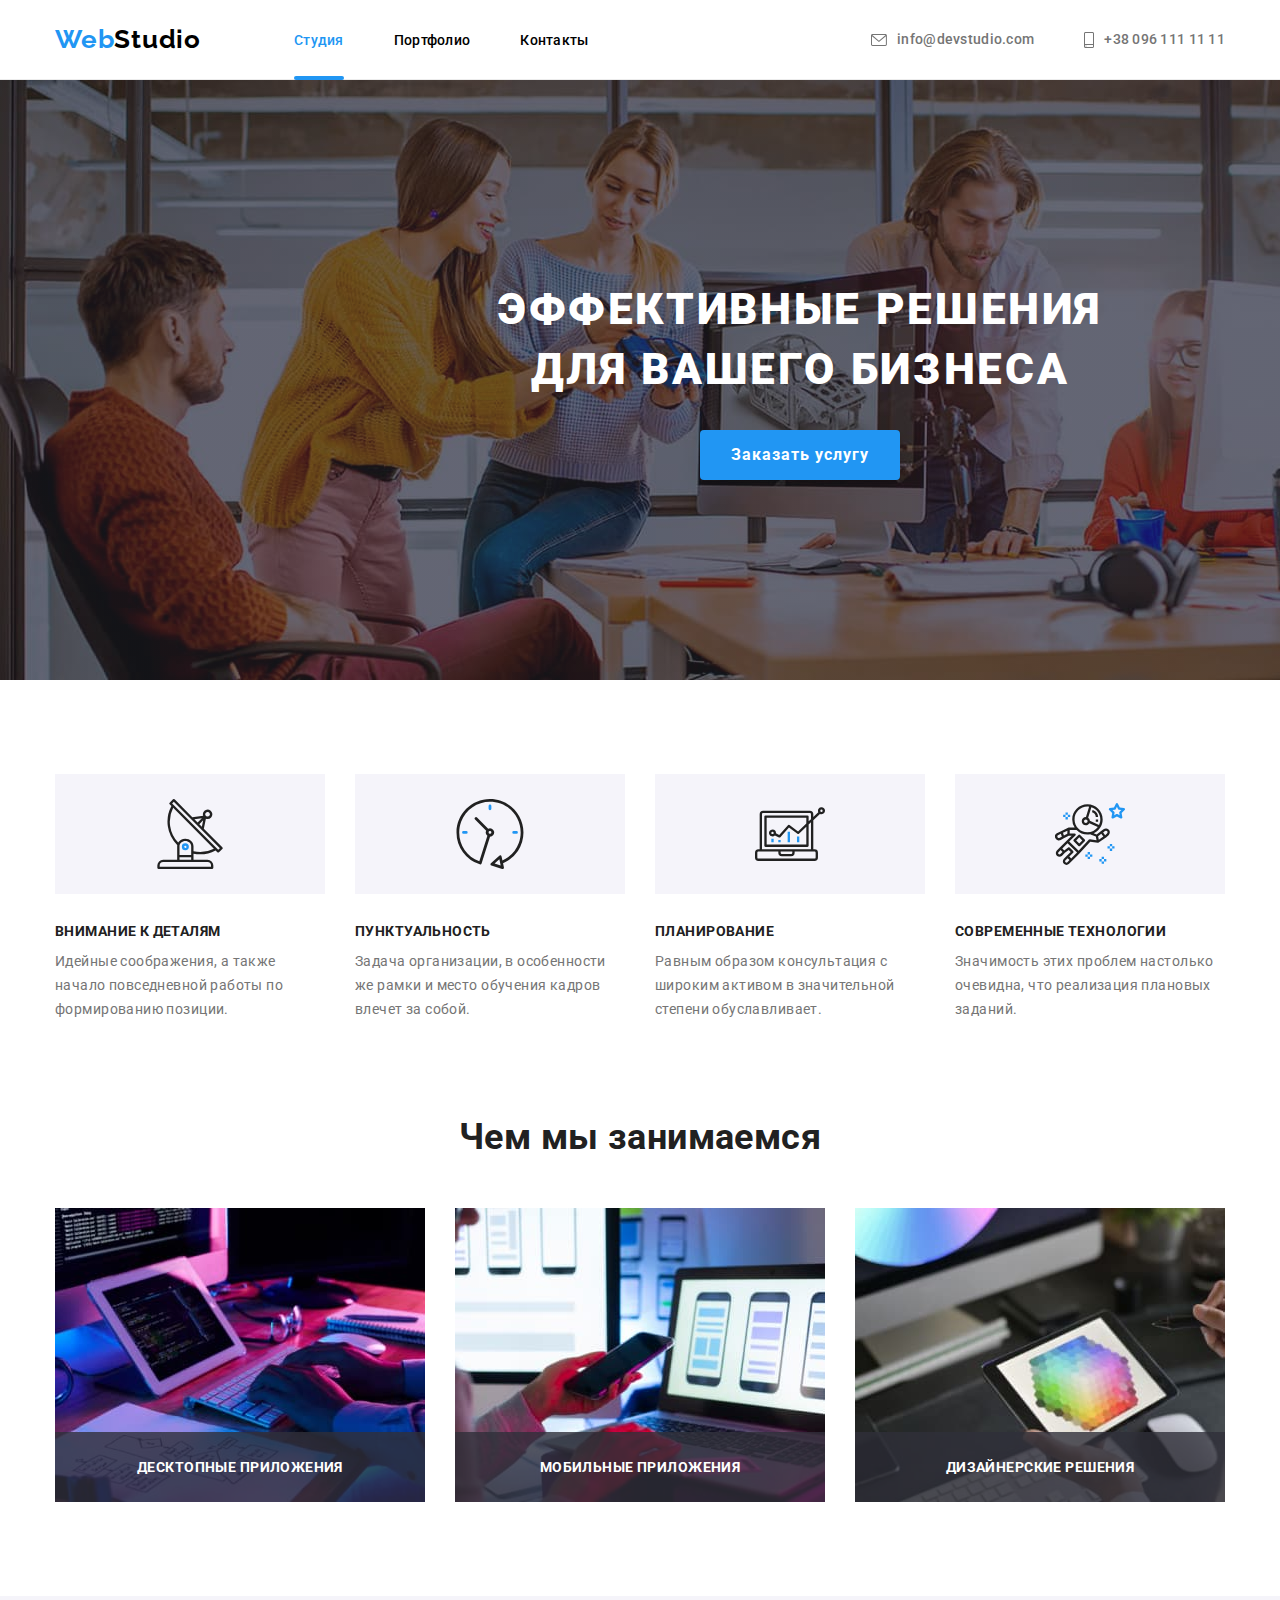
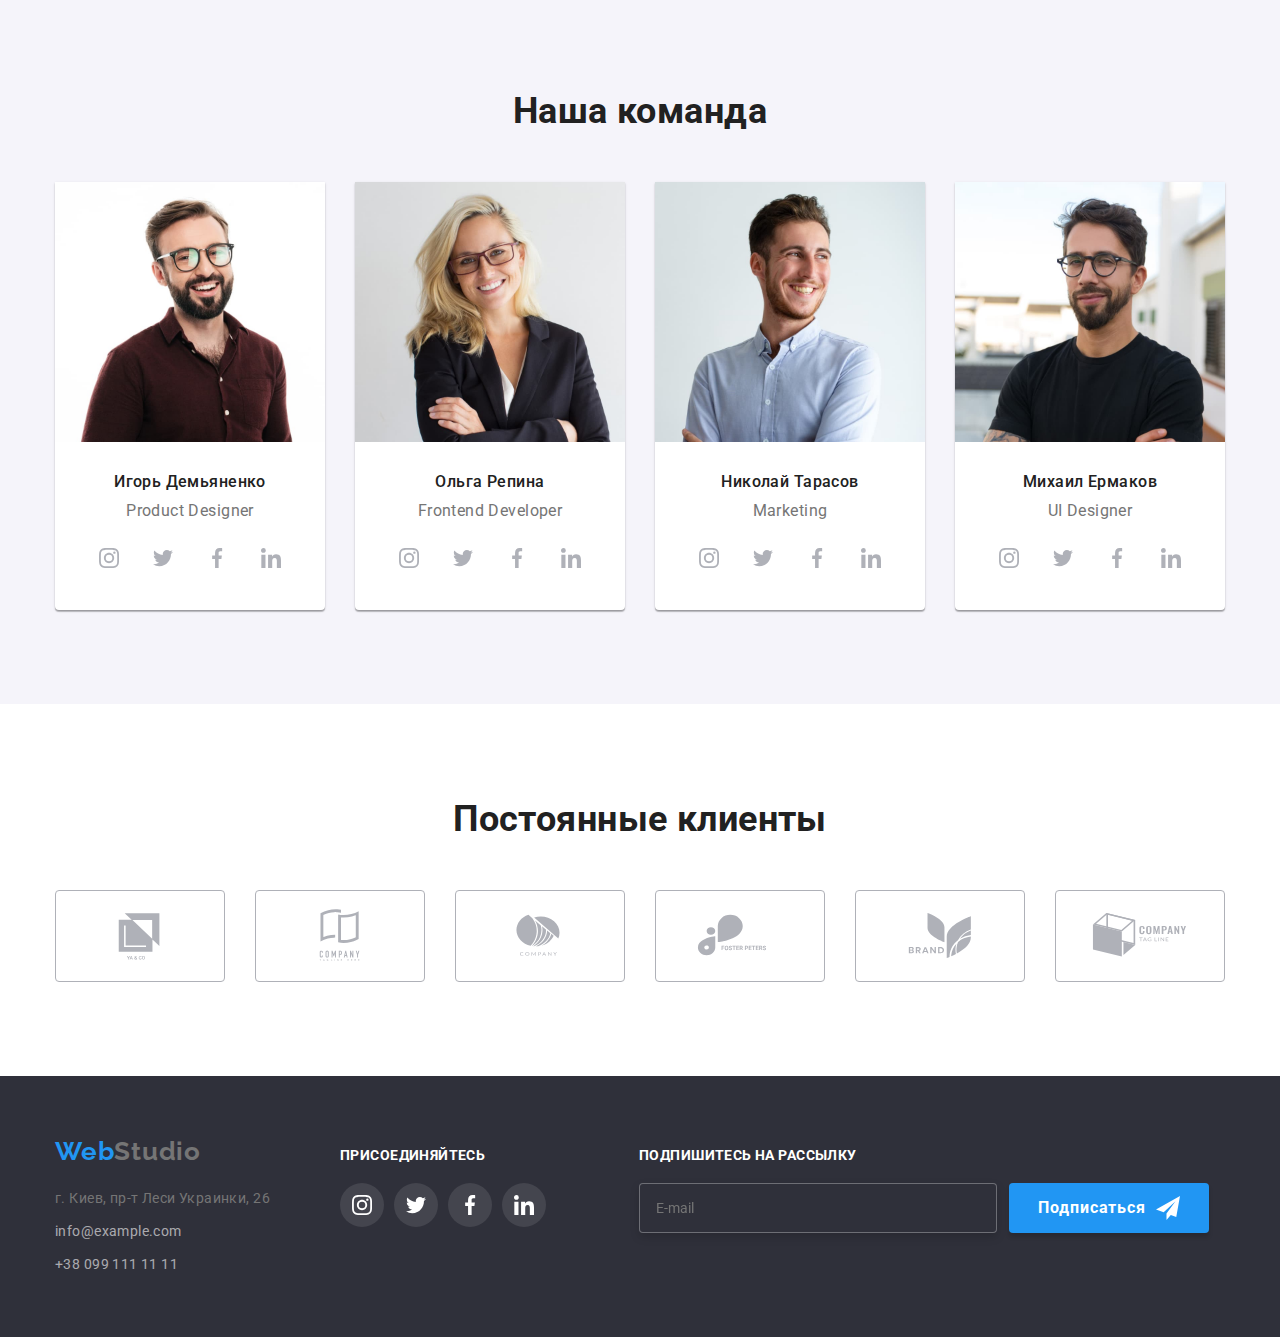
==== commit 4a153434: "ready for check 2" ====
--- a/index.html
+++ b/index.html
@@ -57,46 +57,52 @@
                         </button>
                         <p class="modal-description">Оставьте свои данные, мы вам перезвоним</p>
                         <form class="modal-form">
-                            <label for="client_name">
-                                Имя
-                            </label>
+                            
                             <div class="modal-form-field">
-                                <input class="form-input" type="name" id="client_name" name="client-name">
+                                <label for="client_name">
+                                    Имя
+                                </label>
+                                <input class="form-input" type="name" id="client_name" name="client-name" required>
                                 <svg class="modal-form-icon" width="18px" height="18px">
                                     <use href="./images/icons.svg#icon-person"></use>
                             </div>
                         
-                            <label for="client_tel">
-                                Телефон
-                            </label>
+                           
                             <div class="modal-form-field">
-                                <input type="tel" id="client_tel">
+                                <label for="client_tel">
+                                    Телефон
+                                </label>
+                                <input type="tel" id="client_tel" required>
                                 <svg class="modal-form-icon" width="18px" height="18px" name="client-tel">
                                     <use href="./images/icons.svg#icon-phone"></use>
                             </div>
                             
-                            <label for="client_mail">
-                                Почта
-                            </label>
+                            
                              <div class="modal-form-field">
-                                <input type="mail" id="client_mail" name="client-mail">
+                                <label for="client_mail">
+                                    Почта
+                                </label>
+                                <input type="mail" id="client_mail" name="client-mail" required>
                                 <svg class="modal-form-icon" width="18px" height="18px">
                                         <use href="./images/icons.svg#icon-email"></use>
                                 
                             </div>
                             
-                            <label for="comment-area">
-                                Комментарий
-                            </label>
-                            <textarea name="" id="comment-area" class="comment-area" placeholder="Введите текст"></textarea>
-                                
+                            <div class="modal-form-field">
+                                <label for="comment-area">
+                                    Комментарий
+                                </label>
+                                <textarea name="" id="comment-area" class="comment-area" placeholder="Введите текст"></textarea>
+                                    
+                            </div>
                             <div class="modal-form-chekbox">
                                 <label>
-                                    <input class="checkbox" type="checkbox" name="contract" value="contract">
+                                    <input class="checkbox" type="checkbox" name="contract" value="contract" required>
                                     <span class="check-icon"></span>
-                                    Соглашаюсь с рассылкой и принимаю
+                                    <span class="modal-contract-description">Соглашаюсь с рассылкой и принимаю</span>
+                                    <a href="" class="modal-check-decoration">Условия договора</a>
                                 </label>
-                                <a href="" class="modal-check-decoration">Условия договора</a>
+                                
                             </div>
                     
                             <button type="submit" class="hero-button modal-button">
--- a/css/styles.css
+++ b/css/styles.css
@@ -5,7 +5,7 @@
    --h-color:#000000;
    --titles-color:#212121;
    --title-hero:#FFFFFF;
-   --logo-footer:#ffffff;
+   --logo-footer:sign-up-input#ffffff;
    --map-color:#ffffff;
 
    --background-body:#ffffff;
@@ -87,7 +87,7 @@
    
 }
 
-.header-nav-container{иу
+.header-nav-container{
    display: flex;
    align-items: center;
 }
@@ -424,10 +424,9 @@
    flex-direction: column;
    align-content: center;
  }
- .modal-form>label {
+ .modal-form label {
    margin-bottom: 4px;
-   margin-left: 40px;
-   margin-right: 40px;
+   display: block;
    color: var(--body-color);
 
    font-weight: 400;
@@ -447,7 +446,7 @@
 
  .modal-form-icon{
    position: absolute;
-   top: 12px;
+   bottom: 12px;
    left: 11px;
 
    fill: var(--titles-color);
@@ -467,25 +466,26 @@
    transition: border 250ms cubic-bezier(0.4, 0, 0.2, 1);
  }
  
- .modal-form-field>input:focus {
+ .modal-form-field>input:focus,
+ .modal-form-field>input:hover {
    outline: none;
    border: 1px solid #2196F3;
    
  }
- .modal-form-field>input:focus + .modal-form-icon{
+ .modal-form-field>input:focus + .modal-form-icon,
+ .modal-form-field>input:hover + .modal-form-icon
+ {
    fill: #2196F3;
  }
  
- .modal-form>textarea{
-   margin-left: 40px;
-   margin-right: 40px;
-   margin-bottom: 20px;
+ .modal-form textarea{
+   
    padding: 12px 16px;
-
+  cursor: pointer;
    transition: border 250ms cubic-bezier(0.4, 0, 0.2, 1);
  }
  
- .modal-form>textarea:focus{
+ .modal-form textarea:focus{
    outline: none;
    border: 1px solid #2196F3;
 
@@ -502,10 +502,24 @@
    border-radius: 4px;  
  }
 
+ .modal-contract-description{
+  font-weight: 400;
+  font-size: 14px;
+  line-height: 24px;
+  letter-spacing: 0.03em;
+  
+  color: #757575;
+ }
+
  .modal-check-decoration{
    color: #2196F3;
    text-decoration-line: underline;
    margin-left: 4px;
+
+   font-weight: 400;
+   font-size: 14px;
+   line-height: 24px;
+   letter-spacing: 0.03em;
  }
 
  .modal-form-chekbox{
@@ -525,6 +539,8 @@
  }
 
  .check-icon{
+   position: relative;
+   top: -2px;
    width: 16px;
    height: 15px;
    background-size: contain;
@@ -1064,10 +1080,12 @@
    height: 50px;
    padding: 15px 0px 15px 16px;
 
+   color:#FFFFFF;
    background: var(--background-footer);
    border: 1px solid rgba(255, 255, 255, 0.3);
    filter: drop-shadow(0px 4px 4px rgba(0, 0, 0, 0.15));
    border-radius: 4px;
+   outline:none;
    
 }
 
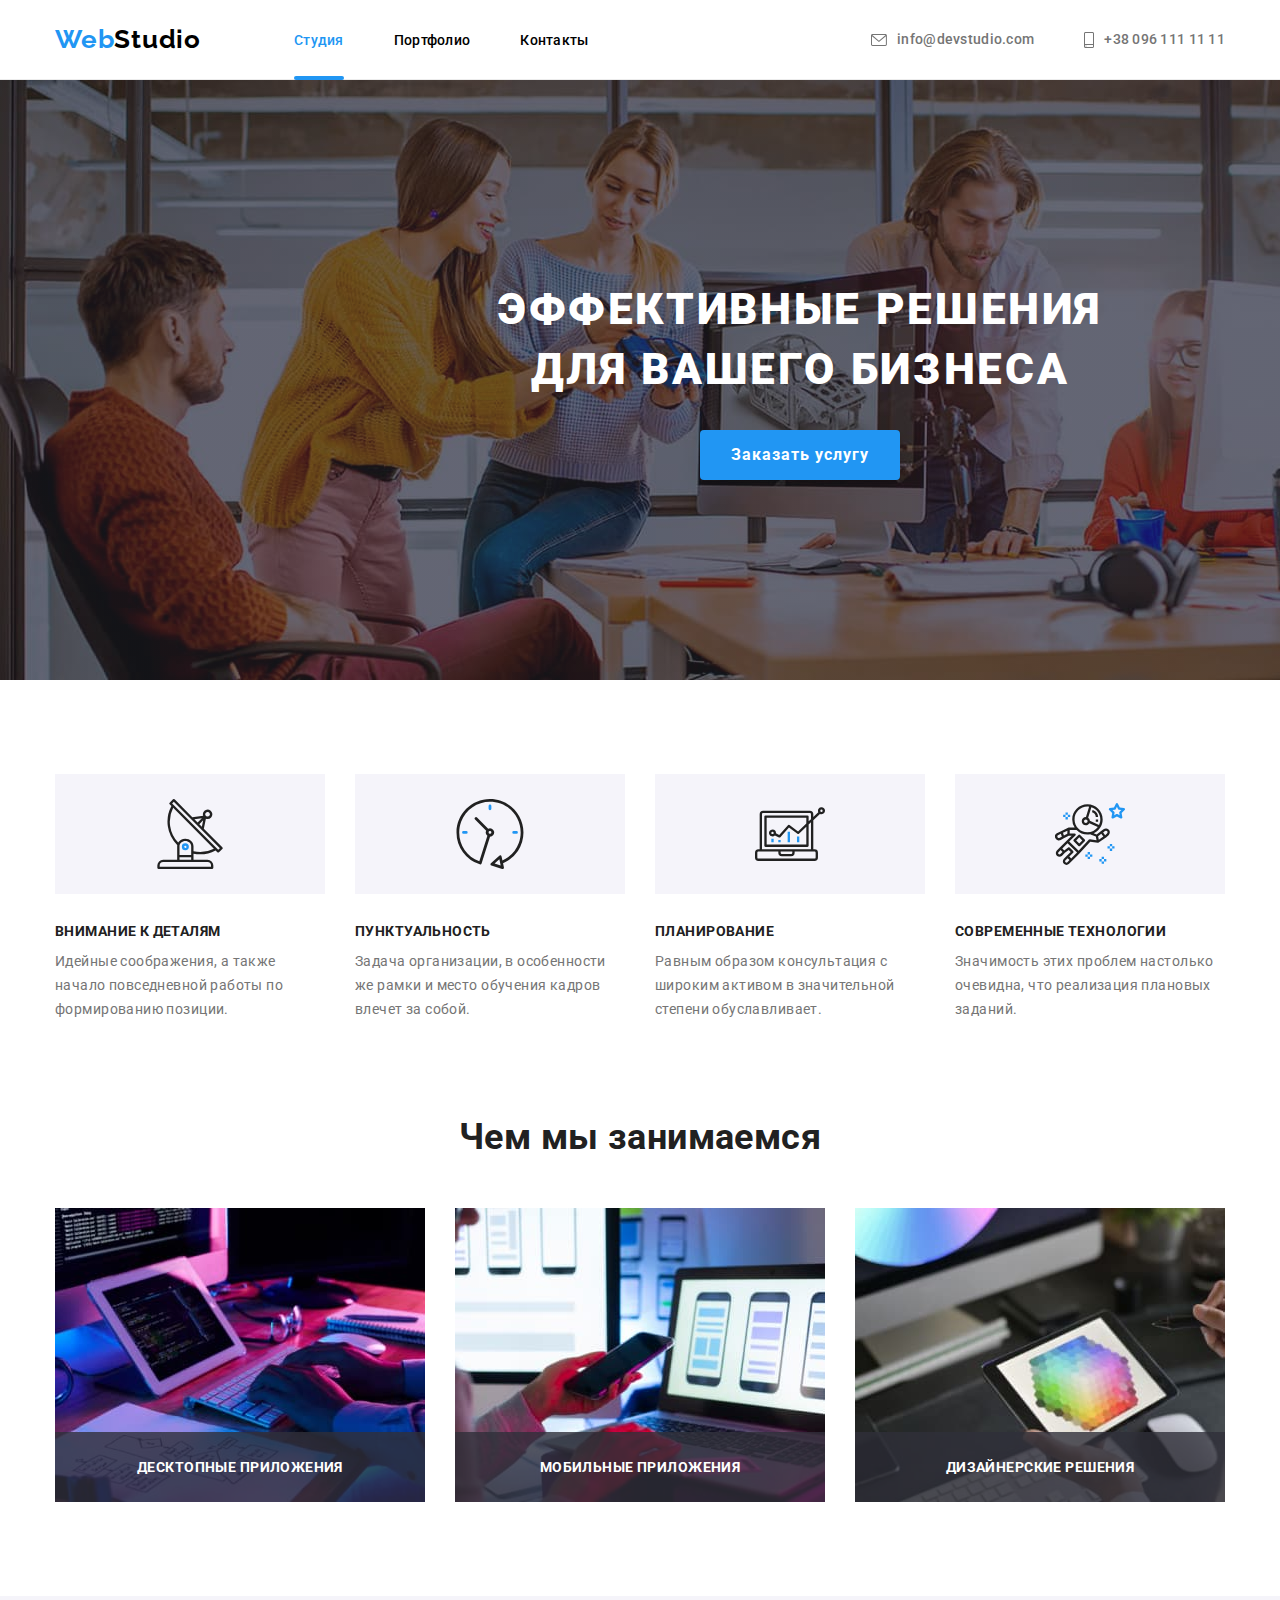
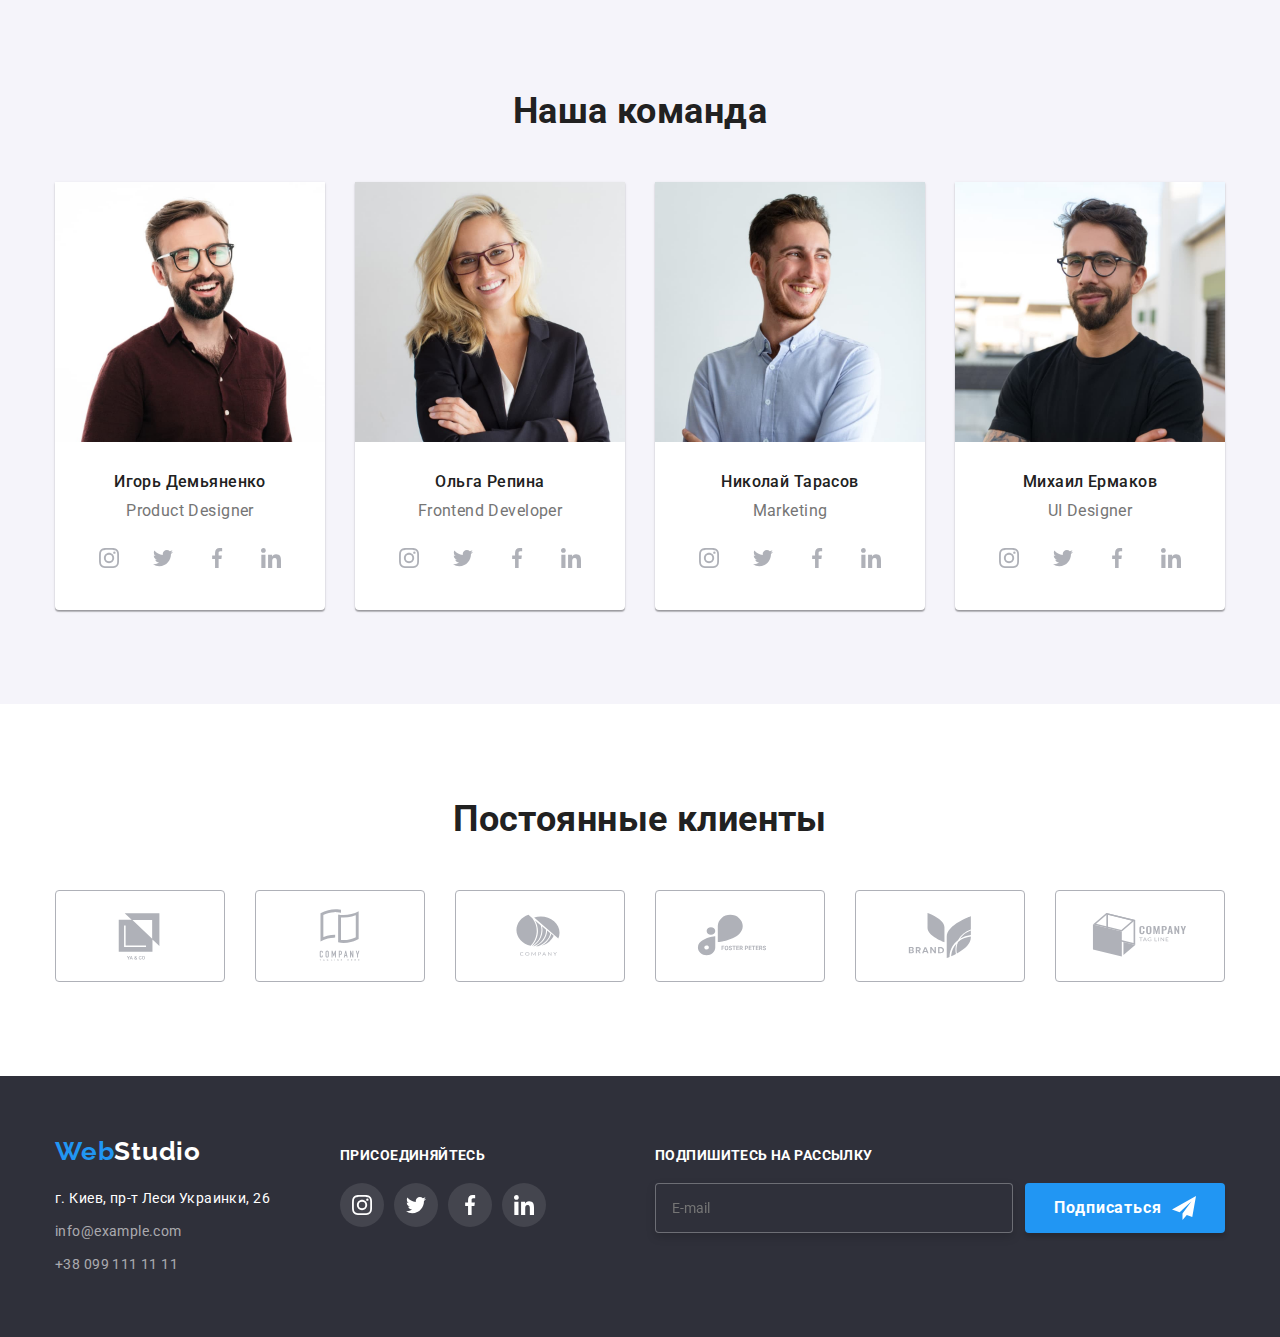
==== commit 621af768: "rework" ====
--- a/index.html
+++ b/index.html
@@ -434,16 +434,16 @@
             </div>
             <div class="sign-up">
                 <p class="social-header-footer">Подпишитесь на рассылку</p>
-                <div class="form-block">
-                    <form action="">
-                        <input class="sign-up-input" type="email" placeholder="E-mail">
-    
+                <div >
+                    <form action="" class="form-block">
+                        <input class="sign-up-input" type="email" placeholder="E-mail" required>
+                        <button type="submit" class="hero-button sign-up-button">
+                            <span>Подписаться</span>
+                            <svg class="sign-up-icon">
+                                <use href="./images/icons.svg#icon-send"></use>
+                        </button>
                     </form>
-                    <button type="button" class="hero-button sign-up-button">
-                        <span>Подписаться</span>
-                        <svg class="sign-up-icon">
-                            <use href="./images/icons.svg#icon-send"></use>
-                    </button>
+                    
                 </div>
             </div>
         </div>
--- a/css/styles.css
+++ b/css/styles.css
@@ -5,7 +5,7 @@
    --h-color:#000000;
    --titles-color:#212121;
    --title-hero:#FFFFFF;
-   --logo-footer:sign-up-input#ffffff;
+   --logo-footer:#ffffff;
    --map-color:#ffffff;
 
    --background-body:#ffffff;
@@ -340,6 +340,8 @@
 
    transition: opacity 250ms cubic-bezier(0.4, 0, 0.2, 1) ,  visibility 250ms cubic-bezier(0.4, 0, 0.2, 1); 
    perspective:600px;
+
+   z-index: 1;
    
  }
 
@@ -362,6 +364,9 @@
    width: 528px;
    height: 581px;
 
+   padding: 40px;
+
+
    box-shadow: 0px 1px 3px rgba(0, 0, 0, 0.12), 0px 1px 1px rgba(0, 0, 0, 0.14), 0px 2px 1px rgba(0, 0, 0, 0.2);
    border-radius: 4px;
 
@@ -370,7 +375,7 @@
    transform:perspective(600px) translate(-50%,-50%) rotateX(0deg) scale(1);
    transition: transform 250ms cubic-bezier(0.4, 0, 0.2, 1) ;
 
-   z-index: 2;
+  
  }
 
  
@@ -408,7 +413,7 @@
 
 
 .modal-description{
-   margin: 40px 40px 0 40px;
+   
    display: block;
    font-weight: 700;
    font-size: 20px;
@@ -439,10 +444,15 @@
  
  .modal-form-field{
    position: relative;
-   margin-left: 40px;
-   margin-right: 40px;
+  
    margin-bottom: 10px;
  }
+
+ .modal-form-field:nth-child(4){
+  position: relative;
+  
+  margin-bottom: 20px;
+}
 
  .modal-form-icon{
    position: absolute;
@@ -527,7 +537,7 @@
    margin-left: auto;
    margin-right: auto;
    display: flex;
-   align-items: center;
+   justify-content: center;
 
  }
  
@@ -669,7 +679,7 @@
 
 .examples-opacity{
    position: relative;
-   z-index: 1;
+   
    
 }
 
@@ -1059,7 +1069,7 @@
 }
 
 .sign-up{
-   margin-left: 93px;
+   margin-left: auto;
 }
 
 .form-block{
